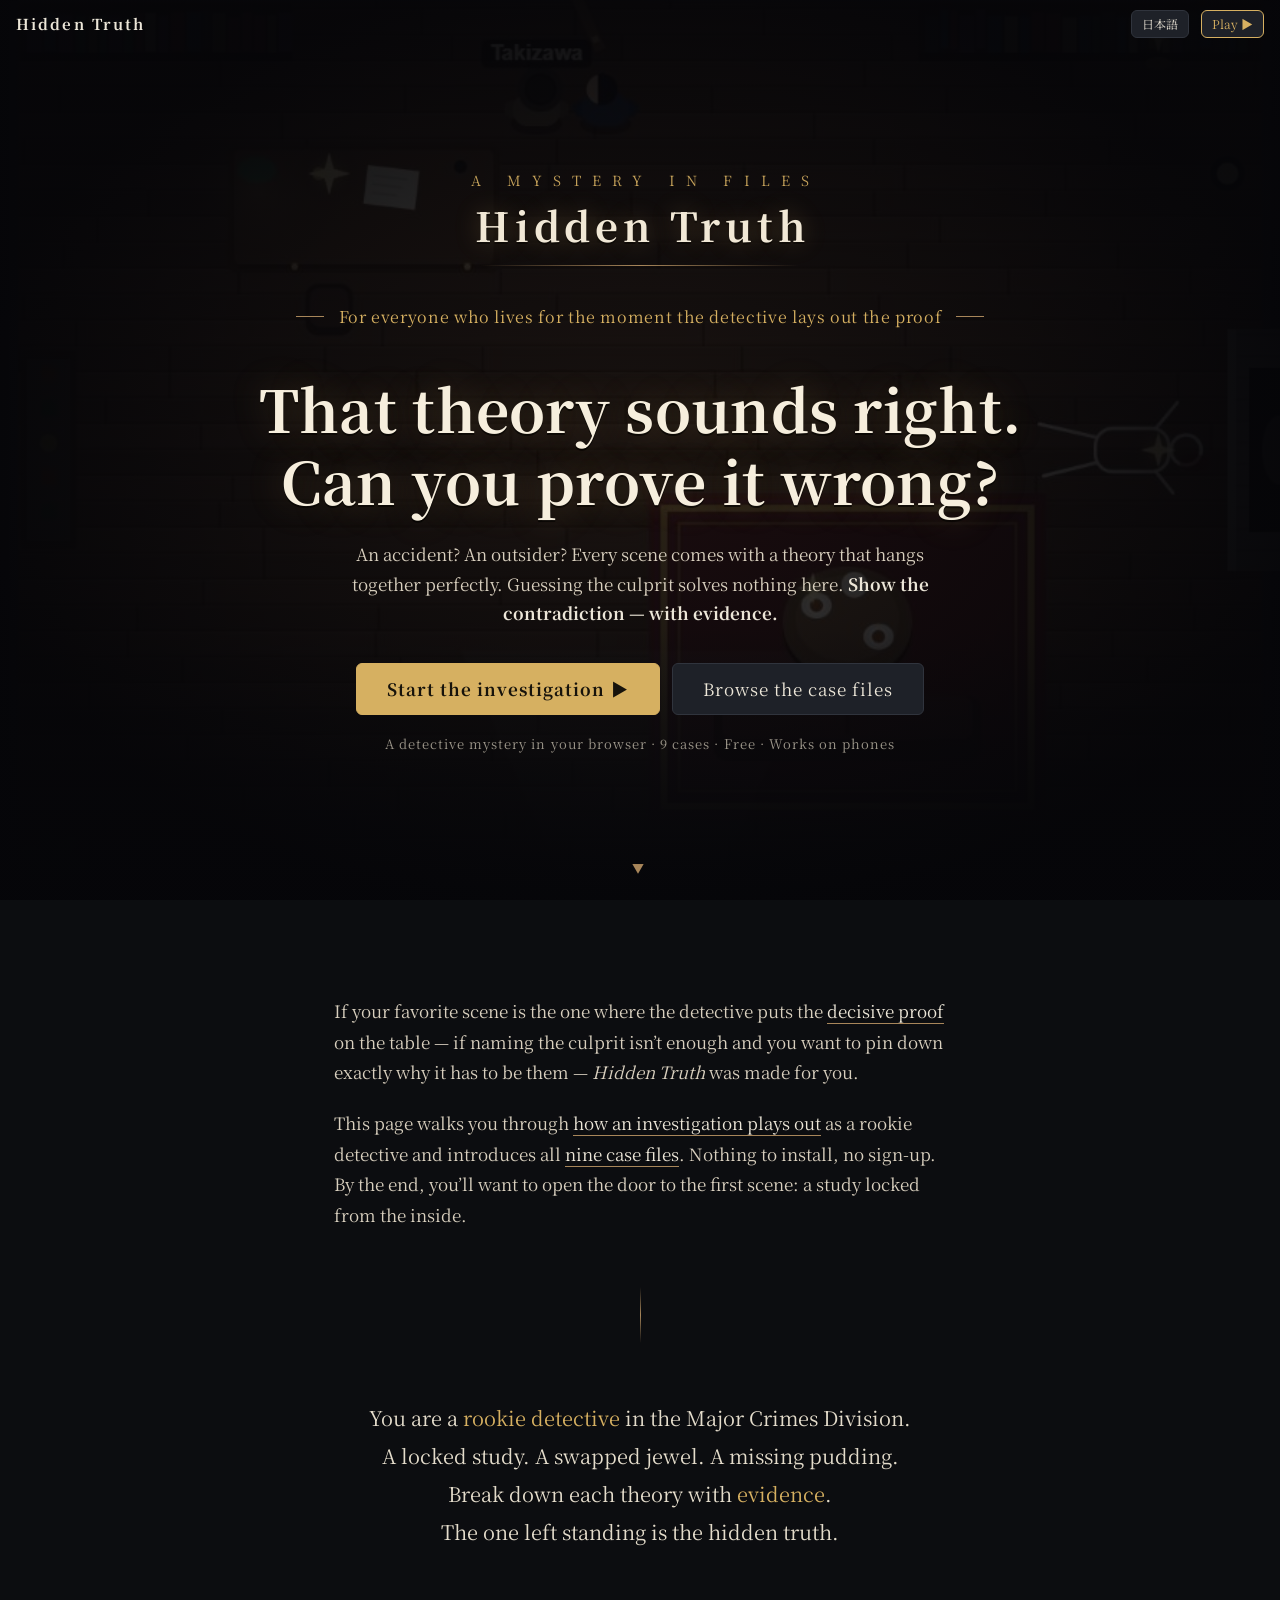
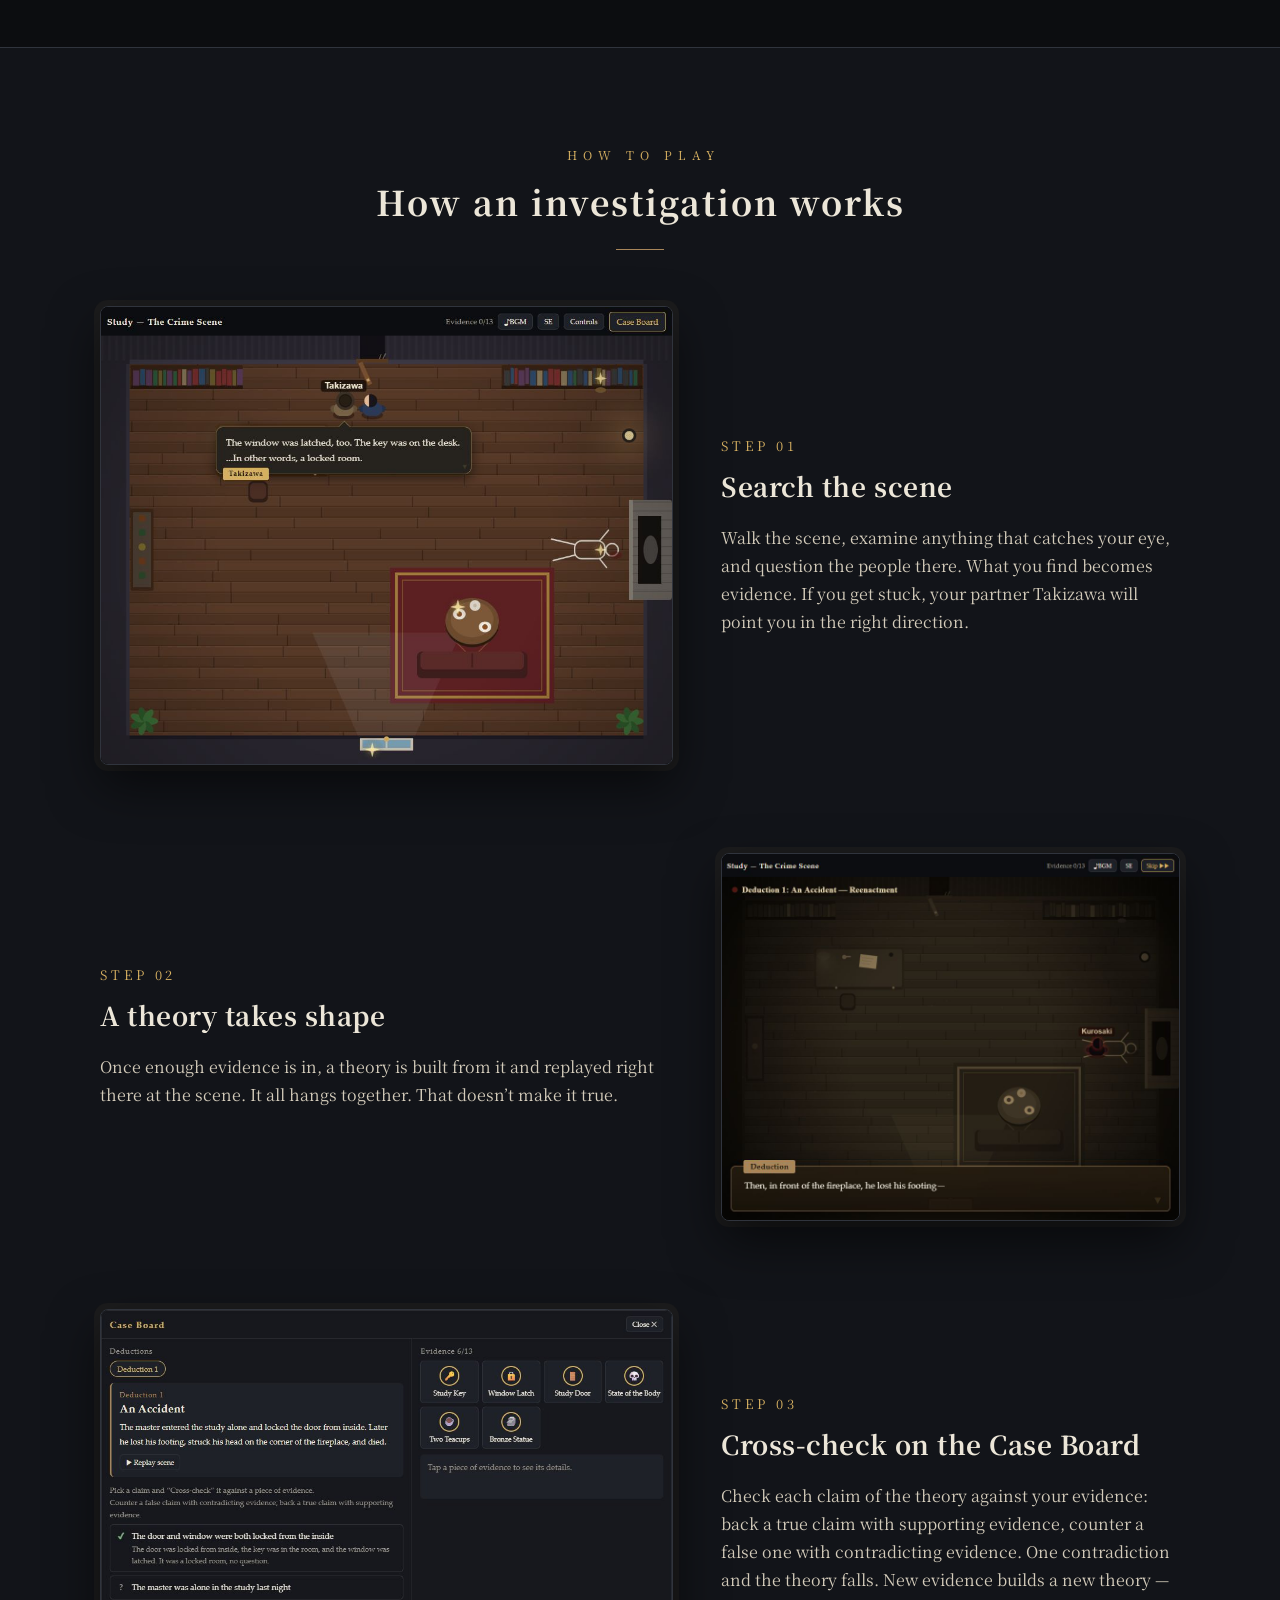
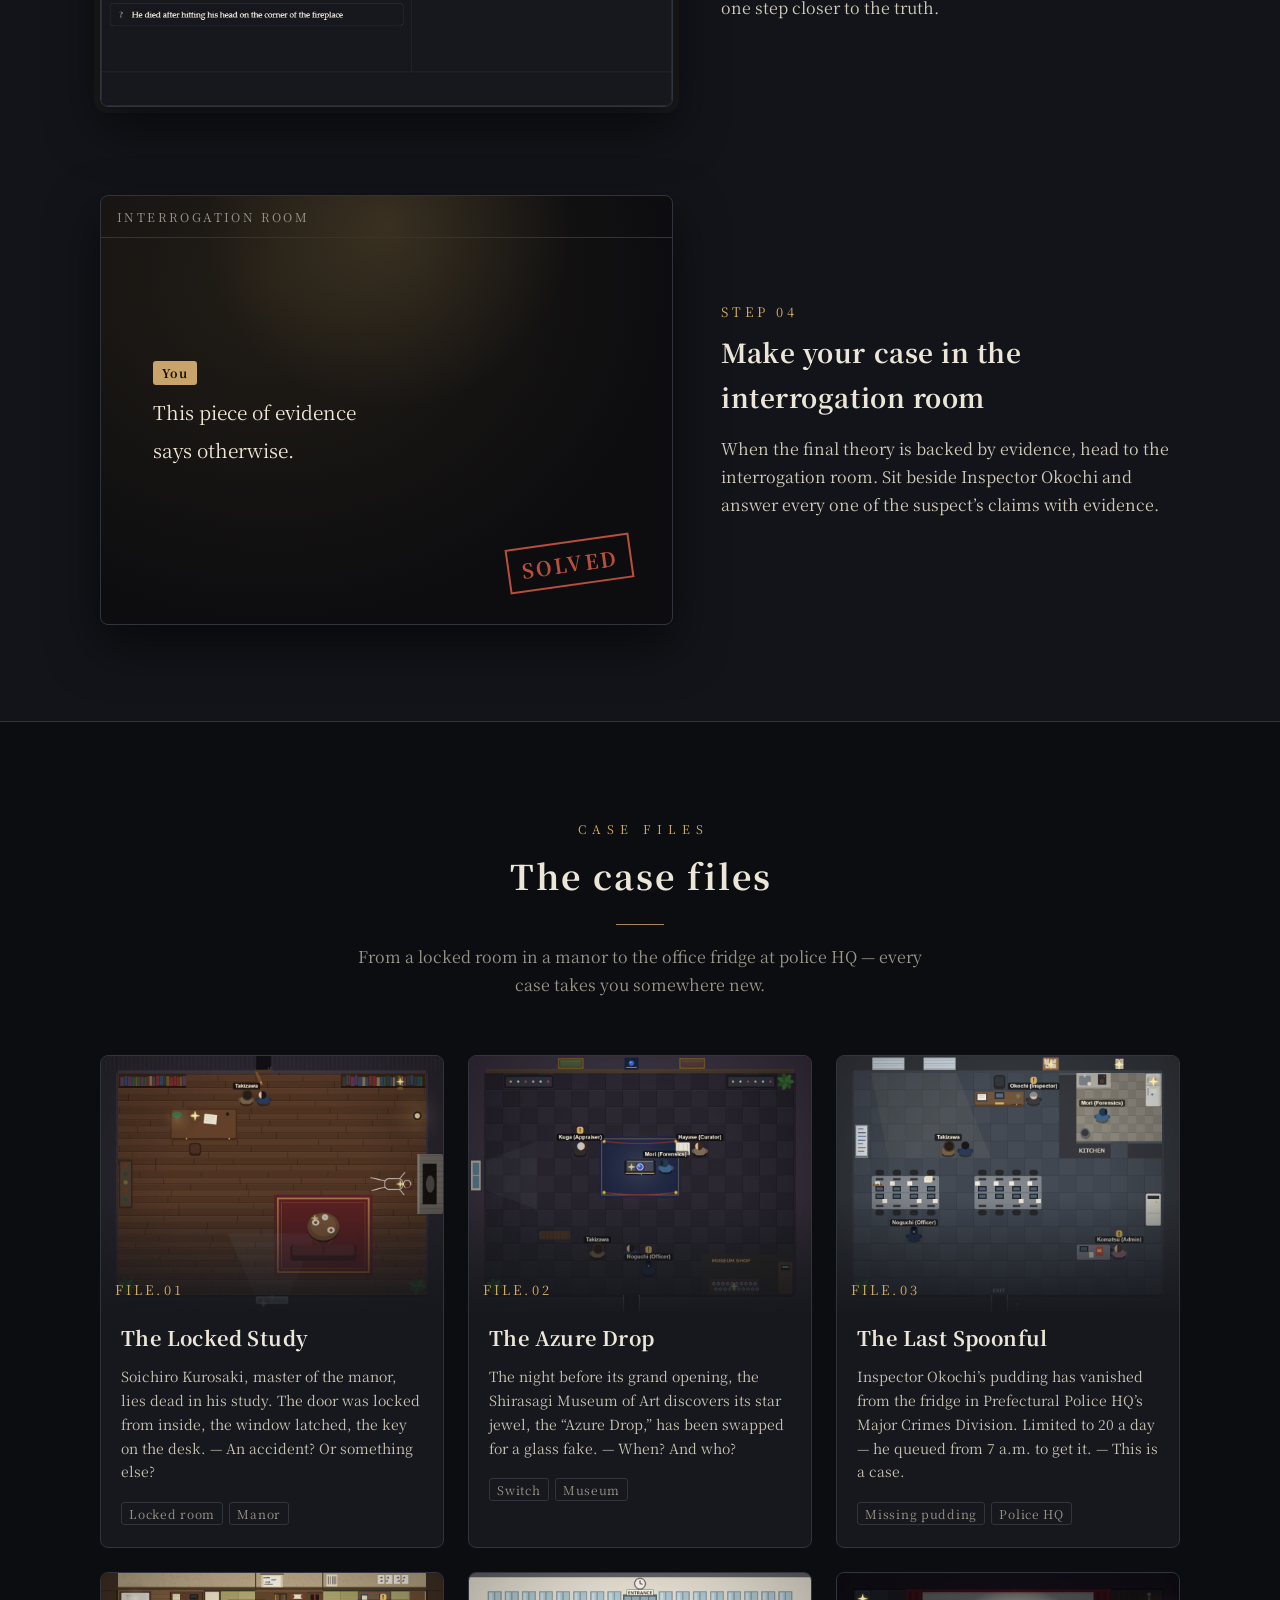
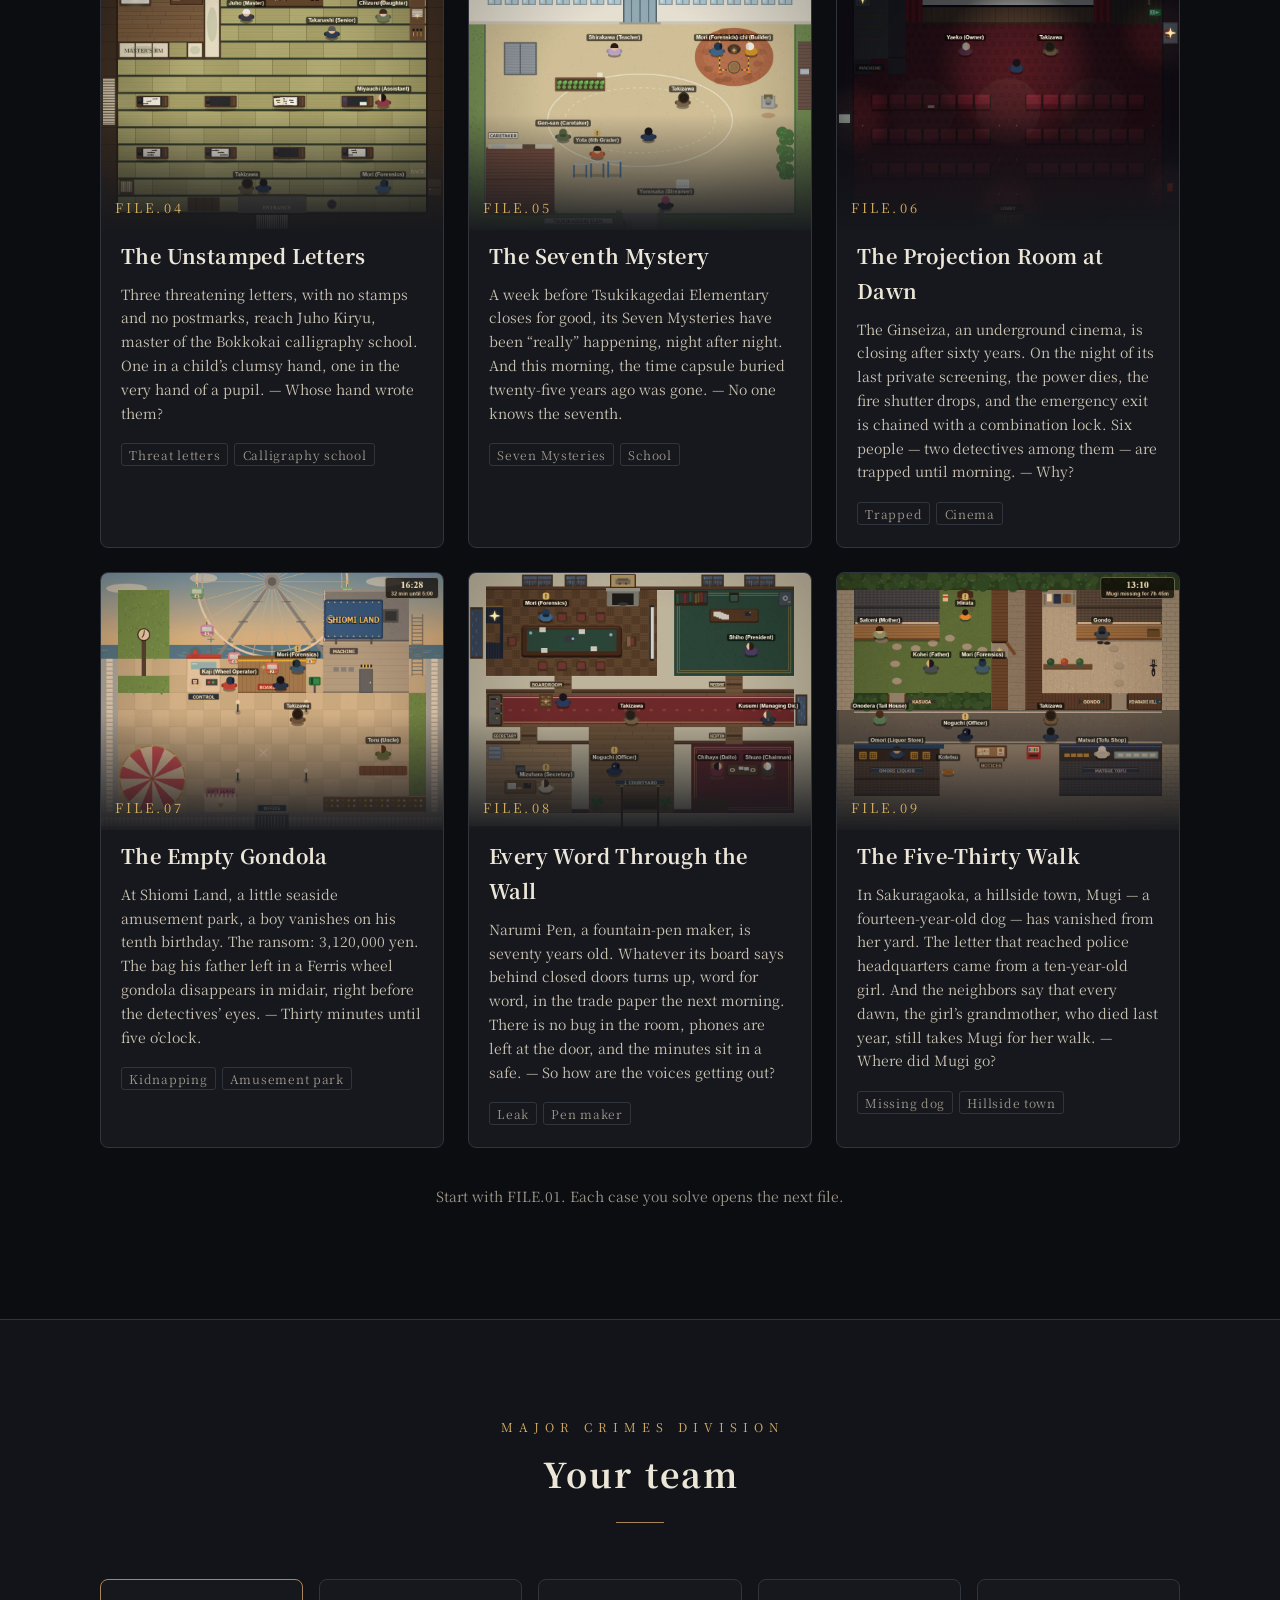
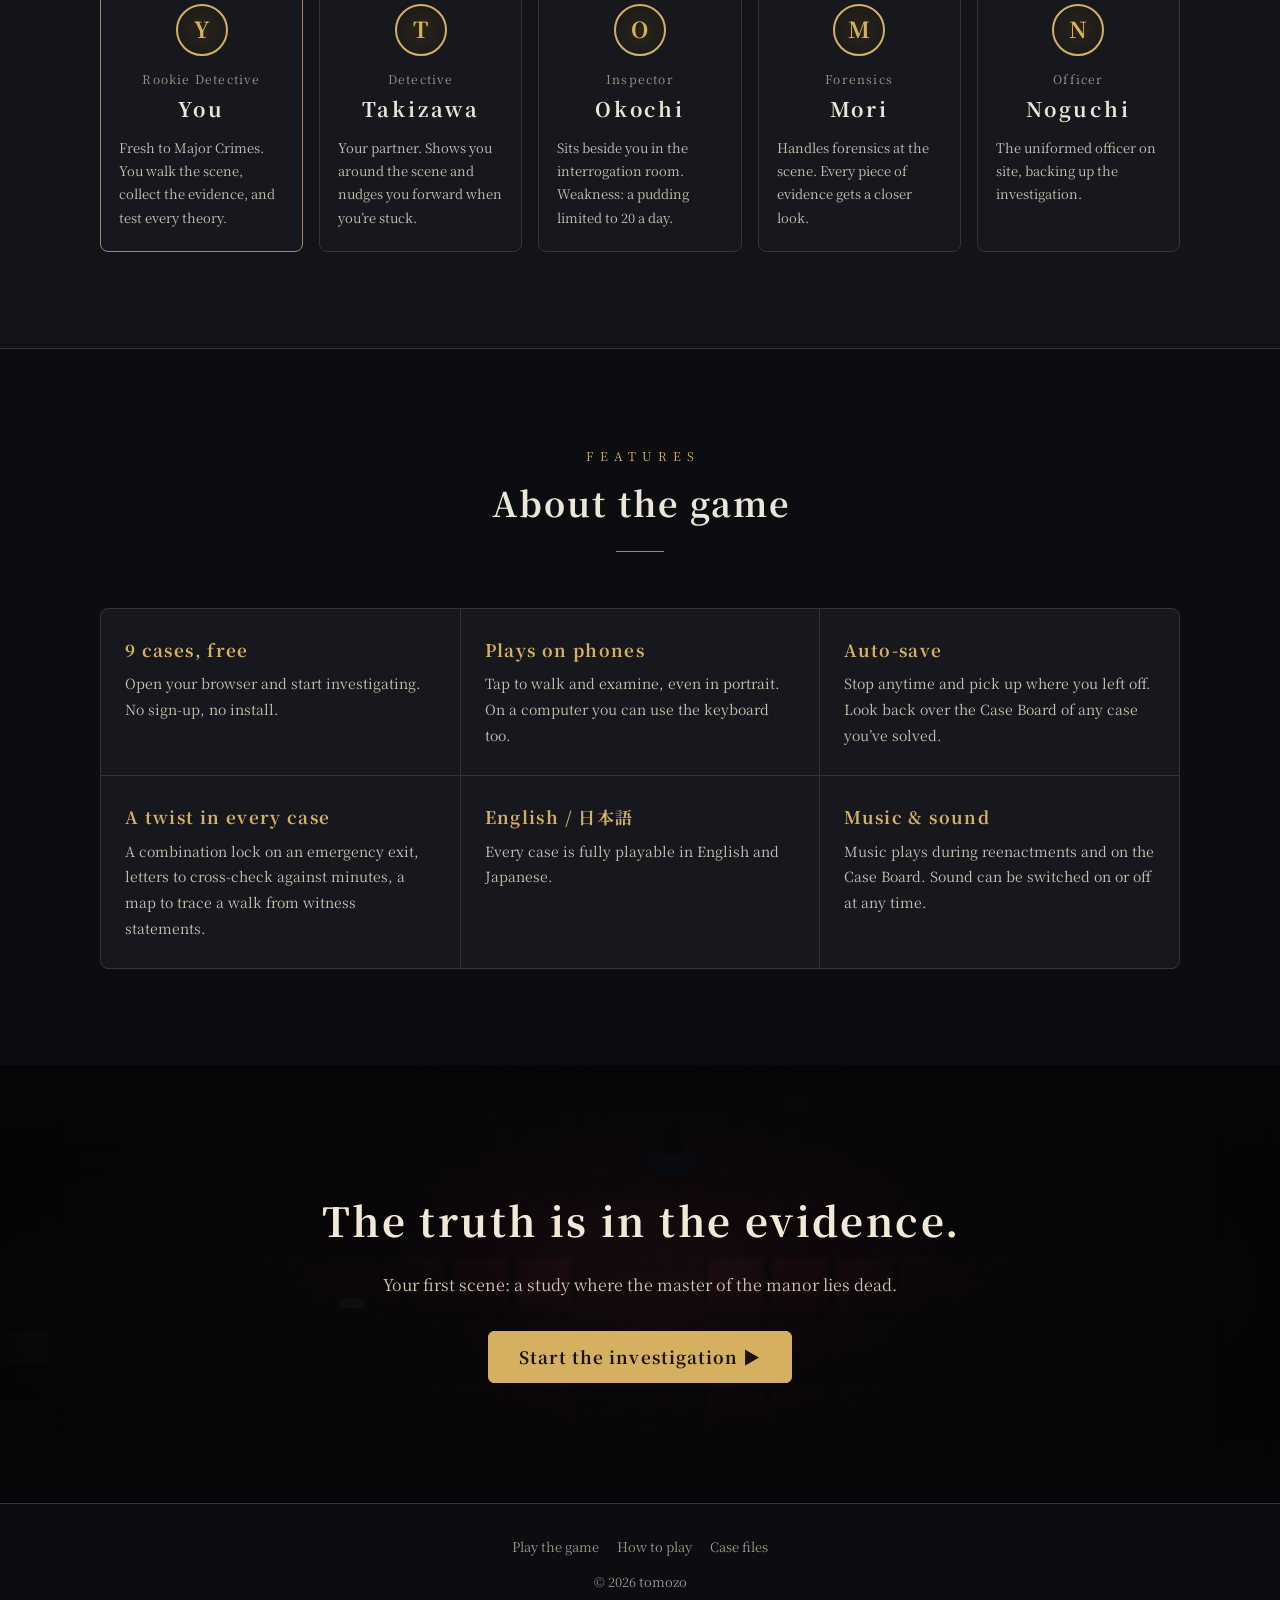
==== lp/index.html @ 4da02bf9 "ランディングページを追加（lp/） - lp/index.html：日本語と英語を右上で切り替え。言語はゲームと同じ保存（hidden-truth-lang）を使い、「遊ぶ」ボタンは ../?lang" ====
<!doctype html>
<html lang="ja">
<head>
<meta charset="utf-8">
<meta name="viewport" content="width=device-width,initial-scale=1,viewport-fit=cover">
<title>隠された真実 ― ブラウザで遊べる推理アドベンチャー</title>
<meta name="description" content="県警本部・捜査一課の新人刑事になって、現場を調べ、物証を集め、推理を一つずつ崩していく推理アドベンチャー。全9事件・無料・ブラウザですぐ遊べる。">
<meta name="theme-color" content="#0c0d10">
<meta property="og:type" content="website">
<meta property="og:title" content="隠された真実 ― その推理、物証で崩せますか。">
<meta property="og:description" content="現場を調べ、物証を集め、推理を一つずつ崩していく。ブラウザで遊べる推理アドベンチャー。全9事件・無料。">
<meta property="og:url" content="https://tamtomozo.github.io/mystery/lp/">
<meta property="og:image" content="https://tamtomozo.github.io/mystery/lp/img/og.jpg">
<meta name="twitter:card" content="summary_large_image">
<link rel="preconnect" href="https://fonts.googleapis.com">
<link rel="preconnect" href="https://fonts.gstatic.com" crossorigin>
<link rel="stylesheet" href="https://fonts.googleapis.com/css2?family=Noto+Serif+JP:wght@400;700&display=swap">
<!--
  ランディングページ（ゲーム本体は ../index.html）。
  文言は日本語と英語を並べて書き、<html> の class="en" で出し分ける（.ja / .en）。
  画像は img/ に日本語版と英語版があり、data-img="名前" の <img> を言語に合わせて差し替える。
  言語は ?lang= → ゲームと共通の localStorage（hidden-truth-lang）→ ブラウザの言語 の順に決める。
  img/ の画像はゲーム画面を撮ったもの。ゲームの見た目を変えたら撮り直す。
-->
<style>
:root{
  --bg:#0c0d10; --bg2:#121419; --panel:#16181d; --panel2:#1e2128; --line:#30343d;
  --text:#ece6d8; --muted:#9c968a; --gold:#d6b061; --gold-dim:#a8865a; --red:#d65a44; --green:#7db37e;
  --serif:"Yu Mincho","YuMincho","Hiragino Mincho ProN","Noto Serif JP",serif;
}
*{box-sizing:border-box}
html{scroll-behavior:smooth}
body{margin:0;background:var(--bg);color:var(--text);font-family:var(--serif);line-height:1.9;
  -webkit-font-smoothing:antialiased;overflow-x:hidden}
img{max-width:100%;display:block}
a{color:inherit}
html.en .ja, html:not(.en) .en{display:none!important}
html.en body{line-height:1.75}

/* ---------- 上のバー ---------- */
.nav{position:fixed;top:0;left:0;right:0;z-index:10;display:flex;align-items:center;gap:12px;
  padding:10px max(16px,env(safe-area-inset-left));transition:background .3s,border-color .3s;border-bottom:1px solid transparent}
.nav.solid{background:rgba(12,13,16,.88);backdrop-filter:blur(8px);-webkit-backdrop-filter:blur(8px);border-color:var(--line)}
.nav .brand{font-weight:700;letter-spacing:.14em;font-size:15px;text-decoration:none;opacity:0;transition:opacity .3s}
.nav.solid .brand{opacity:1}
.nav .sp{flex:1}
.btn{font:inherit;font-size:14px;background:var(--panel2);color:var(--text);border:1px solid var(--line);border-radius:6px;
  padding:6px 14px;cursor:pointer;white-space:nowrap;text-decoration:none;display:inline-flex;align-items:center;gap:.5em;line-height:1.5}
.btn:hover{border-color:var(--gold)}
.btn.gold{border-color:var(--gold);color:var(--gold)}
.btn.small{font-size:12px;padding:4px 10px}
.btn.play{background:var(--gold);color:#17130b;border-color:var(--gold);font-weight:700}
.btn.play:hover{background:#e6c47a}
.btn.big{font-size:17px;padding:12px 30px;letter-spacing:.16em}
html.en .btn.big{letter-spacing:.06em}
.btn:focus-visible{outline:2px solid var(--gold);outline-offset:3px}

/* ---------- ヒーロー ---------- */
.hero{position:relative;min-height:100svh;display:flex;align-items:center;justify-content:center;text-align:center;
  overflow:hidden;padding:96px 16px 72px;isolation:isolate}
.hero-bg{position:absolute;inset:-4%;z-index:-2;background:url(img/file01-ja.jpg) center/cover;filter:brightness(.42) saturate(.85);
  animation:drift 40s ease-in-out infinite alternate}
html.en .hero-bg{background-image:url(img/file01-en.jpg)}
.hero::after{content:"";position:absolute;inset:0;z-index:-1;
  background:radial-gradient(ellipse at center,rgba(10,10,14,.35) 0%,rgba(5,5,8,.92) 75%),linear-gradient(transparent 70%,var(--bg))}
@keyframes drift{from{transform:scale(1.04) translate(-1%,-1%)}to{transform:scale(1.12) translate(1.5%,1%)}}
.series{color:var(--gold);letter-spacing:.8em;padding-left:.8em;font-size:clamp(11px,1.6vw,14px);opacity:.9;animation:fade 2.4s ease-out}
/* ゲームの題名はロゴとして小さめに。いちばん大きく見せるのはキャッチコピー */
.hero h1{font-size:clamp(26px,4.4vw,40px);letter-spacing:.3em;padding-left:.3em;margin:.15em 0 .35em;color:#f1e8d6;font-weight:700;line-height:1.3;
  text-shadow:0 0 24px rgba(214,176,97,.3),0 2px 0 rgba(0,0,0,.6);animation:titleIn 1.8s ease-out}
html.en .hero h1{letter-spacing:.12em;padding-left:.12em}
.tline{width:min(50vw,320px);height:1px;margin:0 auto;background:linear-gradient(90deg,transparent,var(--gold-dim),transparent);animation:line 1.6s ease-out .3s both}
/* プリヘッド（だれに向けたページか） */
.prehead{display:inline-flex;align-items:center;gap:.9em;margin-top:2.4em;color:var(--gold);font-size:clamp(13px,1.7vw,16px);
  letter-spacing:.14em;line-height:1.6;animation:fade 2.4s ease-out}
html.en .prehead{letter-spacing:.04em}
.prehead::before,.prehead::after{content:"";flex:none;width:28px;height:1px;background:var(--gold-dim)}
/* キャッチコピー */
.catch{margin:.45em 0 0;font-size:clamp(32px,6.6vw,66px);font-weight:700;line-height:1.4;letter-spacing:.08em;color:#f6eedd;
  text-shadow:0 0 36px rgba(214,176,97,.25),0 2px 0 rgba(0,0,0,.7);animation:fade 2.8s ease-out}
html.en .catch{letter-spacing:.005em;font-size:clamp(30px,5.4vw,58px);line-height:1.25}
/* デッキコピー */
.deck{max-width:31em;margin:1.3em auto 0;color:#d8cfbe;font-size:clamp(14px,1.9vw,17px);line-height:2;animation:fade 3.2s ease-out}
html.en .deck{max-width:34em;line-height:1.75}
.deck b{color:var(--text);font-weight:700}
.hero .meta{word-break:keep-all}   /* 「・」の区切りの空白でだけ折り返す */
.nw{white-space:nowrap}
br.sp{display:none}
@media (max-width:560px){.prehead::before,.prehead::after{display:none} br.sp{display:inline}}
.hero .cta{margin-top:2.2em;display:flex;gap:12px;justify-content:center;flex-wrap:wrap;animation:fade 3.4s ease-out}
.hero .meta{margin-top:1.4em;color:var(--muted);font-size:13px;letter-spacing:.08em;animation:fade 3.6s ease-out}
.scroll{position:absolute;bottom:22px;left:50%;transform:translateX(-50%);color:var(--gold-dim);font-size:12px;letter-spacing:.3em;
  text-decoration:none;animation:fade 4s ease-out,bob 2.4s 4s ease-in-out infinite}
@keyframes fade{0%,40%{opacity:0}to{opacity:1}}
@keyframes titleIn{from{opacity:0;letter-spacing:.6em;filter:blur(6px)}to{opacity:1;filter:blur(0)}}
@keyframes line{from{transform:scaleX(0)}to{transform:scaleX(1)}}
@keyframes bob{50%{transform:translate(-50%,5px)}}
@media (prefers-reduced-motion:reduce){*,*::before,*::after{animation:none!important;transition:none!important}html{scroll-behavior:auto}}

/* ---------- セクション共通 ---------- */
section{padding:96px 16px}
.wrap{max-width:1080px;margin:0 auto}
.sh{text-align:center;margin-bottom:56px}
.sh .en-l{display:block;color:var(--gold);letter-spacing:.5em;padding-left:.5em;font-size:12px;margin-bottom:.6em}
.sh h2{margin:0;font-size:clamp(24px,3.6vw,34px);letter-spacing:.2em;padding-left:.2em;font-weight:700}
html.en .sh h2{letter-spacing:.06em;padding-left:.06em}
.sh .bar{width:48px;height:1px;background:var(--gold-dim);margin:18px auto 0}
.sh p{color:var(--muted);margin:18px auto 0;max-width:36em}
.reveal{opacity:0;transform:translateY(18px);transition:opacity .9s ease,transform .9s ease}
.reveal.in{opacity:1;transform:none}

/* ---------- 導入 ---------- */
.intro{text-align:center;background:var(--bg)}
.intro .story{font-size:clamp(16px,2.2vw,20px);line-height:2.3;max-width:30em;margin:0 auto;color:#e4dccb}
html.en .intro .story{line-height:1.9}
.intro .story em{font-style:normal;color:var(--gold)}
.leadtxt{max-width:36em;margin:0 auto;text-align:left;font-size:clamp(15px,1.9vw,17px);line-height:2.1;color:#d8cfbe}
html.en .leadtxt{line-height:1.8}
.leadtxt p{margin:0 0 1.2em}
.leadtxt p:last-child{margin-bottom:0}
.leadtxt em{font-style:normal;color:var(--text);border-bottom:1px solid var(--gold-dim)}
.intro .divider{width:1px;height:56px;margin:56px auto;background:linear-gradient(transparent,var(--gold-dim),transparent)}

/* ---------- 遊びかた ---------- */
.how{background:var(--bg2);border-top:1px solid var(--line);border-bottom:1px solid var(--line)}
.step{display:grid;grid-template-columns:1.25fr 1fr;gap:48px;align-items:center;margin-bottom:88px}
.step:last-child{margin-bottom:0}
.step:nth-child(even) .shot{order:2}
.step .num{font-size:13px;color:var(--gold);letter-spacing:.3em}
.step h3{font-size:clamp(20px,2.8vw,26px);margin:.2em 0 .6em;letter-spacing:.1em}
html.en .step h3{letter-spacing:.02em}
.step p{margin:0;color:#d4ccbb}
.step .note{margin-top:1em;color:var(--muted);font-size:14px}
.shot{position:relative;border:1px solid var(--line);border-radius:8px;overflow:hidden;background:#000;
  box-shadow:0 20px 50px rgba(0,0,0,.55),0 0 0 6px rgba(214,176,97,.05)}
.shot img{width:100%;height:auto}
.quote-card{border:1px solid var(--line);border-radius:8px;background:radial-gradient(ellipse at 30% 20%,#221d16,#0d0d10 70%);
  aspect-ratio:4/3;display:flex;flex-direction:column;justify-content:center;padding:8% 9%;position:relative;overflow:hidden;
  box-shadow:0 20px 50px rgba(0,0,0,.55)}
.quote-card .room{position:absolute;left:0;right:0;top:0;padding:10px 16px;font-size:12px;color:var(--muted);letter-spacing:.2em;border-bottom:1px solid var(--line)}
.quote-card .lamp{position:absolute;top:-40%;left:50%;width:70%;aspect-ratio:1;transform:translateX(-50%);
  background:radial-gradient(circle,rgba(214,176,97,.16),transparent 65%);pointer-events:none}
.quote-card .q{font-size:clamp(15px,2vw,19px);line-height:2;color:#efe6d3}
.quote-card .q b{display:inline-block;font-size:12px;color:#17130b;background:#c9a46a;padding:0 .8em;border-radius:3px;margin-bottom:.6em;letter-spacing:.1em}
.quote-card .stamp{position:absolute;right:7%;bottom:9%;border:2px solid var(--red);color:var(--red);padding:.15em .6em;
  font-weight:700;letter-spacing:.3em;transform:rotate(-8deg);font-size:clamp(14px,2vw,20px);opacity:.85}
html.en .quote-card .stamp{letter-spacing:.12em}

/* ---------- 事件ファイル ---------- */
.files{background:var(--bg)}
.grid{display:grid;grid-template-columns:repeat(auto-fill,minmax(300px,1fr));gap:24px}
.file{background:var(--panel);border:1px solid var(--line);border-radius:8px;overflow:hidden;display:flex;flex-direction:column;
  transition:transform .3s,border-color .3s,box-shadow .3s}
.file:hover{transform:translateY(-4px);border-color:var(--gold-dim);box-shadow:0 16px 40px rgba(0,0,0,.5)}
.file .pic{position:relative;aspect-ratio:4/3;overflow:hidden;background:#000}
.file .pic img{width:100%;height:100%;object-fit:cover;transition:transform 1.2s ease}
.file:hover .pic img{transform:scale(1.06)}
.file .pic::after{content:"";position:absolute;inset:0;background:linear-gradient(transparent 55%,rgba(22,24,29,.95))}
.file .no{position:absolute;left:14px;bottom:10px;z-index:1;color:var(--gold);font-size:13px;letter-spacing:.24em}
.file .body{padding:4px 20px 22px;display:flex;flex-direction:column;flex:1}
.file h3{margin:.2em 0 .5em;font-size:21px;letter-spacing:.12em}
html.en .file h3{letter-spacing:.02em;font-size:20px}
.file p{margin:0;color:#c9c1b1;font-size:14px;line-height:1.95}
html.en .file p{line-height:1.7}
.file .tag{margin-top:auto;padding-top:14px;font-size:12px;color:var(--muted);letter-spacing:.06em}
.file .tag span{display:inline-block;border:1px solid var(--line);border-radius:3px;padding:0 .6em;margin:4px 6px 0 0}
.files .order{margin-top:36px;text-align:center;color:var(--muted);font-size:14px}

/* ---------- 捜査一課 ---------- */
.team{background:var(--bg2);border-top:1px solid var(--line);border-bottom:1px solid var(--line)}
.people{display:grid;grid-template-columns:repeat(auto-fit,minmax(150px,1fr));gap:16px}
.person{background:var(--panel);border:1px solid var(--line);border-radius:8px;padding:24px 18px 22px;text-align:center}
.person .mark{width:52px;height:52px;margin:0 auto 12px;border-radius:50%;border:2px solid var(--gold);color:var(--gold);
  display:flex;align-items:center;justify-content:center;font-size:22px;font-weight:700;background:radial-gradient(circle,#2a2418,#16181d)}
.person .role{font-size:12px;color:var(--muted);letter-spacing:.1em}
.person .name{font-size:20px;font-weight:700;letter-spacing:.14em;margin:.1em 0 .5em}
.person p{margin:0;font-size:13px;color:#c9c1b1;line-height:1.8;text-align:left}
.person.you{border-color:var(--gold-dim)}

/* ---------- 特徴 ---------- */
.feat{background:var(--bg)}
.feats{display:grid;grid-template-columns:repeat(3,1fr);gap:1px;background:var(--line);border:1px solid var(--line);border-radius:8px;overflow:hidden}
.feats div{background:var(--panel);padding:26px 24px}
.feats h3{margin:0 0 .4em;font-size:17px;color:var(--gold);letter-spacing:.08em}
.feats p{margin:0;font-size:14px;color:#c9c1b1;line-height:1.85}

/* ---------- 最後の誘い ---------- */
.final{position:relative;text-align:center;overflow:hidden;isolation:isolate;padding:120px 16px}
.final .bg{position:absolute;inset:0;z-index:-2;background:url(img/file06-ja.jpg) center/cover;filter:brightness(.35)}
html.en .final .bg{background-image:url(img/file06-en.jpg)}
.final::after{content:"";position:absolute;inset:0;z-index:-1;background:radial-gradient(ellipse at center,rgba(10,10,14,.4),rgba(5,5,8,.95) 75%),linear-gradient(var(--bg),transparent 25%,transparent 75%,var(--bg))}
.final h2{font-size:clamp(24px,4vw,40px);letter-spacing:.24em;padding-left:.24em;margin:0 0 .4em;color:#f1e8d6}
html.en .final h2{letter-spacing:.06em;padding-left:.06em}
.final p{color:#cfc6b4;margin:0 0 2em}

footer{border-top:1px solid var(--line);padding:32px 16px 40px;text-align:center;color:var(--muted);font-size:13px}
footer .links{display:flex;gap:18px;justify-content:center;flex-wrap:wrap;margin-bottom:12px}
footer a{color:var(--muted);text-decoration:none;border-bottom:1px solid transparent}
footer a:hover{color:var(--gold);border-color:var(--gold-dim)}

@media (max-width:900px){.feats{grid-template-columns:repeat(2,1fr)}}
@media (max-width:760px){
  .feats{grid-template-columns:1fr}
  section{padding:72px 16px}
  .sh{margin-bottom:40px}
  .step{grid-template-columns:1fr;gap:22px;margin-bottom:64px}
  .step:nth-child(even) .shot{order:0}
  .grid{grid-template-columns:1fr}
  .nav .btn.gold{display:none}
}
</style>
<noscript><style>.reveal{opacity:1;transform:none}</style></noscript>
</head>
<body>
<script>
// 言語：?lang= → ゲームと共通の保存（hidden-truth-lang）→ ブラウザの言語
(function(){
  var KEY='hidden-truth-lang', l=null, m=/[?&]lang=(ja|en)\b/.exec(location.search);
  if(m){l=m[1]; try{localStorage.setItem(KEY,l);}catch(e){}}
  if(!l){try{l=localStorage.getItem(KEY);}catch(e){}}
  if(!l) l=/^ja\b/i.test(navigator.language||'ja')?'ja':'en';
  window.LP_LANG=l;
  if(l==='en') document.documentElement.classList.add('en');
  document.documentElement.lang=l;
})();
</script>

<header class="nav" id="nav">
  <a class="brand" href="#top"><span class="ja">隠された真実</span><span class="en">Hidden Truth</span></a>
  <span class="sp"></span>
  <button class="btn small" id="langBtn" type="button"><span class="ja">English</span><span class="en">日本語</span></button>
  <a class="btn small gold" data-play href="../"><span class="ja">遊ぶ ▶</span><span class="en">Play ▶</span></a>
</header>

<main id="top">
  <!-- ヒーロー -->
  <div class="hero">
    <div class="hero-bg" aria-hidden="true"></div>
    <div>
      <div class="series"><span class="ja">HIDDEN TRUTH</span><span class="en">A MYSTERY IN FILES</span></div>
      <h1><span class="ja">隠された真実</span><span class="en">Hidden Truth</span></h1>
      <div class="tline"></div>
      <!-- プリヘッド -->
      <p class="prehead"><span class="ja">ミステリーの“解決編”で、<br class="sp">いちばん胸が高鳴るあなたへ</span><span class="en">For everyone who lives for the moment the detective lays out the proof</span></p>
      <!-- キャッチコピー -->
      <p class="catch"><span class="ja">その推理、<br>物証で崩せますか。</span><span class="en">That theory sounds right.<br>Can you prove it wrong?</span></p>
      <!-- デッキコピー -->
      <p class="deck">
        <span class="ja">事故か、外部の犯行か――。現場には、いつも筋の通った“もっともらしい推理”が用意されている。勘で犯人を当てても、事件は解決しない。<b>矛盾を、物証で示せ。</b></span>
        <span class="en">An accident? An outsider? Every scene comes with a theory that hangs together perfectly. Guessing the culprit solves nothing here. <b>Show the contradiction — with evidence.</b></span>
      </p>
      <div class="cta">
        <a class="btn play big" data-play href="../"><span class="ja">捜査をはじめる ▶</span><span class="en">Start the investigation ▶</span></a>
        <a class="btn big" href="#files"><span class="ja">事件ファイルを見る</span><span class="en">Browse the case files</span></a>
      </div>
      <div class="meta"><span class="ja">ブラウザで遊べる推理アドベンチャー ・ 全9事件 ・ 無料 ・ スマホ対応</span><span class="en">A detective mystery in your browser · 9 cases · Free · Works on phones</span></div>
    </div>
    <a class="scroll" href="#intro" aria-label="scroll">▼</a>
  </div>

  <!-- 導入 -->
  <section class="intro" id="intro">
    <div class="wrap">
      <!-- リード（だれに向けたページか／読むと何がわかるか） -->
      <div class="leadtxt reveal">
        <p class="ja">推理小説やミステリードラマで、探偵が<em>決定的な証拠</em>を突きつける場面が好きな人。犯人を当てるだけでは物足りず、「なぜそう言えるのか」まで自分の頭で詰めたい人。『隠された真実』は、そんなあなたのための推理アドベンチャーです。</p>
        <p class="ja">このページでは、新人刑事として体験する<em>捜査の流れ</em>と、全9件の<em>事件ファイル</em>を紹介します。インストールも登録もいりません。読み終えるころには、最初の現場――内側から鍵のかかった書斎の扉を、開けてみたくなっているはずです。</p>
        <p class="en">If your favorite scene is the one where the detective puts the <em>decisive proof</em> on the table — if naming the culprit isn’t enough and you want to pin down exactly why it has to be them — <i>Hidden Truth</i> was made for you.</p>
        <p class="en">This page walks you through <em>how an investigation plays out</em> as a rookie detective and introduces all <em>nine case files</em>. Nothing to install, no sign-up. By the end, you’ll want to open the door to the first scene: a study locked from the inside.</p>
      </div>
      <div class="divider reveal" aria-hidden="true"></div>
      <p class="story ja reveal">
        あなたは、県警本部 捜査一課の<em>新人刑事</em>。<br>
        密室の書斎、すり替えられた宝石、<span class="nw">消えたプリン――。</span><br>
        推理を一つずつ<em>物証</em>で崩していけ。<br>
        最後に残った一つが、隠された真実だ。
      </p>
      <p class="story en reveal">
        You are a <em>rookie detective</em> in the Major Crimes Division.<br>
        A locked study. A swapped jewel. A missing pudding.<br>
        Break down each theory with <em>evidence</em>.<br>
        The one left standing is the hidden truth.
      </p>
    </div>
  </section>

  <!-- 遊びかた -->
  <section class="how" id="how">
    <div class="wrap">
      <div class="sh reveal">
        <span class="en-l">HOW TO PLAY</span>
        <h2><span class="ja">捜査の流れ</span><span class="en">How an investigation works</span></h2>
        <div class="bar"></div>
      </div>

      <div class="steps">
        <div class="step reveal">
          <div class="shot"><img data-img="dialog" alt="" width="960" height="768" loading="lazy"></div>
          <div>
            <div class="num">STEP 01</div>
            <h3><span class="ja">現場を調べる</span><span class="en">Search the scene</span></h3>
            <p class="ja">現場を歩き回り、気になる場所を調べ、居合わせた人に話を聞く。見つけた手がかりは「物証」として集まっていく。行き詰まったら、相棒の滝沢がヒントをくれる。</p>
            <p class="en">Walk the scene, examine anything that catches your eye, and question the people there. What you find becomes evidence. If you get stuck, your partner Takizawa will point you in the right direction.</p>
          </div>
        </div>

        <div class="step reveal">
          <div class="shot"><img data-img="scene" alt="" width="960" height="768" loading="lazy"></div>
          <div>
            <div class="num">STEP 02</div>
            <h3><span class="ja">推理が組み上がる</span><span class="en">A theory takes shape</span></h3>
            <p class="ja">物証がそろうと、そこから「推理」が組み立てられ、現場で再現される。筋は通っている。けれど、それが真実とは限らない。</p>
            <p class="en">Once enough evidence is in, a theory is built from it and replayed right there at the scene. It all hangs together. That doesn’t make it true.</p>
          </div>
        </div>

        <div class="step reveal">
          <div class="shot"><img data-img="board" alt="" width="980" height="680" loading="lazy"></div>
          <div>
            <div class="num">STEP 03</div>
            <h3><span class="ja">捜査ボードで突き合わせる</span><span class="en">Cross-check on the Case Board</span></h3>
            <p class="ja">推理の主張を、一つずつ物証と突き合わせる。正しい主張には裏付ける物証を、誤った主張には矛盾する物証を。矛盾が見つかれば、その推理は崩れる。崩れた推理に新しい物証が加わり、推理は真実へ近づいていく。</p>
            <p class="en">Check each claim of the theory against your evidence: back a true claim with supporting evidence, counter a false one with contradicting evidence. One contradiction and the theory falls. New evidence builds a new theory — one step closer to the truth.</p>
          </div>
        </div>

        <div class="step reveal">
          <div class="quote-card" aria-hidden="true">
            <div class="lamp"></div>
            <div class="room"><span class="ja">取調室</span><span class="en">INTERROGATION ROOM</span></div>
            <div class="q ja"><b>あなた</b><br>その言い分には、<br>この物証が矛盾しています。</div>
            <div class="q en"><b>You</b><br>This piece of evidence<br>says otherwise.</div>
            <div class="stamp"><span class="ja">解決</span><span class="en">SOLVED</span></div>
          </div>
          <div>
            <div class="num">STEP 04</div>
            <h3><span class="ja">取調室で、突きつける</span><span class="en">Make your case in the interrogation room</span></h3>
            <p class="ja">最後の推理が物証で裏付けられたら、取調室へ。大河内警部と並んで、容疑者の言い分に物証を突きつけろ。</p>
            <p class="en">When the final theory is backed by evidence, head to the interrogation room. Sit beside Inspector Okochi and answer every one of the suspect’s claims with evidence.</p>
          </div>
        </div>
      </div>
    </div>
  </section>

  <!-- 事件ファイル -->
  <section class="files" id="files">
    <div class="wrap">
      <div class="sh reveal">
        <span class="en-l">CASE FILES</span>
        <h2><span class="ja">事件ファイル</span><span class="en">The case files</span></h2>
        <div class="bar"></div>
        <p><span class="ja">館の密室から、捜査一課の冷蔵庫まで。事件ごとに、まったく違う現場が待っている。</span><span class="en">From a locked room in a manor to the office fridge at police HQ — every case takes you somewhere new.</span></p>
      </div>
      <div class="grid" id="grid"></div>
      <p class="order reveal"><span class="ja">事件は FILE.01 から。一つ解決するごとに、次のファイルがひらきます。</span><span class="en">Start with FILE.01. Each case you solve opens the next file.</span></p>
    </div>
  </section>

  <!-- 捜査一課 -->
  <section class="team" id="team">
    <div class="wrap">
      <div class="sh reveal">
        <span class="en-l">MAJOR CRIMES DIVISION</span>
        <h2><span class="ja">県警本部 捜査一課</span><span class="en">Your team</span></h2>
        <div class="bar"></div>
      </div>
      <div class="people reveal">
        <div class="person you">
          <div class="mark"><span class="ja">新</span><span class="en">Y</span></div>
          <div class="role"><span class="ja">新人刑事</span><span class="en">Rookie Detective</span></div>
          <div class="name"><span class="ja">あなた</span><span class="en">You</span></div>
          <p><span class="ja">捜査一課に配属されたばかり。現場を歩き、物証を拾い、推理を確かめる。</span><span class="en">Fresh to Major Crimes. You walk the scene, collect the evidence, and test every theory.</span></p>
        </div>
        <div class="person">
          <div class="mark"><span class="ja">刑</span><span class="en">T</span></div>
          <div class="role"><span class="ja">捜査一課 刑事</span><span class="en">Detective</span></div>
          <div class="name"><span class="ja">滝沢</span><span class="en">Takizawa</span></div>
          <p><span class="ja">あなたの相棒。現場を案内し、行き詰まったときは次の一手を教えてくれる。</span><span class="en">Your partner. Shows you around the scene and nudges you forward when you’re stuck.</span></p>
        </div>
        <div class="person">
          <div class="mark"><span class="ja">警</span><span class="en">O</span></div>
          <div class="role"><span class="ja">捜査一課 警部</span><span class="en">Inspector</span></div>
          <div class="name"><span class="ja">大河内</span><span class="en">Okochi</span></div>
          <p><span class="ja">取調べではあなたの隣に座る。好物は、1日20個限定のプリン。</span><span class="en">Sits beside you in the interrogation room. Weakness: a pudding limited to 20 a day.</span></p>
        </div>
        <div class="person">
          <div class="mark"><span class="ja">鑑</span><span class="en">M</span></div>
          <div class="role"><span class="ja">鑑識</span><span class="en">Forensics</span></div>
          <div class="name"><span class="ja">森</span><span class="en">Mori</span></div>
          <p><span class="ja">現場の鑑識を担当。物証を、さらに詳しく調べてくれる。</span><span class="en">Handles forensics at the scene. Every piece of evidence gets a closer look.</span></p>
        </div>
        <div class="person">
          <div class="mark"><span class="ja">巡</span><span class="en">N</span></div>
          <div class="role"><span class="ja">巡査</span><span class="en">Officer</span></div>
          <div class="name"><span class="ja">野口</span><span class="en">Noguchi</span></div>
          <p><span class="ja">現場に立ち、捜査を支える制服警官。</span><span class="en">The uniformed officer on site, backing up the investigation.</span></p>
        </div>
      </div>
    </div>
  </section>

  <!-- 特徴 -->
  <section class="feat" id="features">
    <div class="wrap">
      <div class="sh reveal">
        <span class="en-l">FEATURES</span>
        <h2><span class="ja">このゲームについて</span><span class="en">About the game</span></h2>
        <div class="bar"></div>
      </div>
      <div class="feats reveal">
        <div><h3><span class="ja">全9事件・無料</span><span class="en">9 cases, free</span></h3>
          <p><span class="ja">ブラウザを開けば、すぐに捜査開始。登録もインストールもいりません。</span><span class="en">Open your browser and start investigating. No sign-up, no install.</span></p></div>
        <div><h3><span class="ja">スマホでも遊べる</span><span class="en">Plays on phones</span></h3>
          <p><span class="ja">タップで歩いて、調べる。縦持ちにも対応。パソコンではキーボードでも操作できます。</span><span class="en">Tap to walk and examine, even in portrait. On a computer you can use the keyboard too.</span></p></div>
        <div><h3><span class="ja">自動で保存</span><span class="en">Auto-save</span></h3>
          <p><span class="ja">途中でやめても、次は続きから。解決した事件の捜査ボードは、あとから振り返れます。</span><span class="en">Stop anytime and pick up where you left off. Look back over the Case Board of any case you’ve solved.</span></p></div>
        <div><h3><span class="ja">事件ごとの仕掛け</span><span class="en">A twist in every case</span></h3>
          <p><span class="ja">非常口の番号錠、投書と議事録の照合、証言から追う足取りの地図。その事件だけの謎解きも。</span><span class="en">A combination lock on an emergency exit, letters to cross-check against minutes, a map to trace a walk from witness statements.</span></p></div>
        <div><h3><span class="ja">日本語 / English</span><span class="en">English / 日本語</span></h3>
          <p><span class="ja">すべての事件を、英語でも遊べます。</span><span class="en">Every case is fully playable in English and Japanese.</span></p></div>
        <div><h3><span class="ja">音楽と効果音</span><span class="en">Music &amp; sound</span></h3>
          <p><span class="ja">推理の再現や捜査ボードには BGM が流れます。音はいつでも ON / OFF できます。</span><span class="en">Music plays during reenactments and on the Case Board. Sound can be switched on or off at any time.</span></p></div>
      </div>
    </div>
  </section>

  <!-- 最後の誘い -->
  <section class="final">
    <div class="bg" aria-hidden="true"></div>
    <div class="reveal">
      <h2><span class="ja">真実は、物証の中に。</span><span class="en">The truth is in the evidence.</span></h2>
      <p><span class="ja">最初の現場は、館の主人が死んでいた書斎。</span><span class="en">Your first scene: a study where the master of the manor lies dead.</span></p>
      <a class="btn play big" data-play href="../"><span class="ja">捜査をはじめる ▶</span><span class="en">Start the investigation ▶</span></a>
    </div>
  </section>
</main>

<footer>
  <div class="links">
    <a data-play href="../"><span class="ja">ゲームを遊ぶ</span><span class="en">Play the game</span></a>
    <a href="#how"><span class="ja">捜査の流れ</span><span class="en">How to play</span></a>
    <a href="#files"><span class="ja">事件ファイル</span><span class="en">Case files</span></a>
  </div>
  <div>© 2026 tomozo</div>
</footer>

<script>
(function(){
  'use strict';
  var LANG=window.LP_LANG;
  var $=function(s){return document.querySelector(s);};

  // 事件ファイル（題名と導入文は js/lang/ja.js・en.js の files と同じもの）
  var FILES=[
    {id:'file01',tag:{ja:['密室','館'],en:['Locked room','Manor']},
     ja:['密室の書斎','館の主人・黒崎宗一郎が、書斎で死んでいた。ドアは内側から施錠、窓も施錠済み、鍵は机の上。――これは事故か、それとも。'],
     en:['The Locked Study','Soichiro Kurosaki, master of the manor, lies dead in his study. The door was locked from inside, the window latched, the key on the desk. — An accident? Or something else?']},
    {id:'file02',tag:{ja:['すり替え','美術館'],en:['Switch','Museum']},
     ja:['蒼の雫','開幕を翌朝に控えた白鷺美術館。目玉の宝石「蒼の雫」が、ガラスの偽物にすり替えられていた。――いつ、誰が。'],
     en:['The Azure Drop','The night before its grand opening, the Shirasagi Museum of Art discovers its star jewel, the “Azure Drop,” has been swapped for a glass fake. — When? And who?']},
    {id:'file03',tag:{ja:['消えたプリン','県警本部'],en:['Missing pudding','Police HQ']},
     ja:['最後のひと匙','県警本部・捜査一課の冷蔵庫から、大河内警部のプリンが消えた。1日20個限定、朝7時から並んで買ったものだという。――これは、事件だ。'],
     en:['The Last Spoonful','Inspector Okochi’s pudding has vanished from the fridge in Prefectural Police HQ’s Major Crimes Division. Limited to 20 a day — he queued from 7 a.m. to get it. — This is a case.']},
    {id:'file04',tag:{ja:['脅迫状','書道教室'],en:['Threat letters','Calligraphy school']},
     ja:['消印のない手紙','書道教室「墨香会」の主宰・桐生寿峰のもとに、消印のない脅迫状が三通届いた。たどたどしい字と、ある弟子にそっくりな字。――書いたのは、誰の手か。'],
     en:['The Unstamped Letters','Three threatening letters, with no stamps and no postmarks, reach Juho Kiryu, master of the Bokkokai calligraphy school. One in a child’s clumsy hand, one in the very hand of a pupil. — Whose hand wrote them?']},
    {id:'file05',tag:{ja:['七不思議','小学校'],en:['Seven Mysteries','School']},
     ja:['七つ目の不思議','閉校を一週間後に控えた月影台小学校。この二週間、夜ごとに七不思議が“本当に”起きている。そして今朝、二十五年前に埋めたタイムカプセルが消えていた。――七つ目は、誰も知らない。'],
     en:['The Seventh Mystery','A week before Tsukikagedai Elementary closes for good, its Seven Mysteries have been “really” happening, night after night. And this morning, the time capsule buried twenty-five years ago was gone. — No one knows the seventh.']},
    {id:'file06',tag:{ja:['閉じ込め','映画館'],en:['Trapped','Cinema']},
     ja:['夜明けの映写室','六十年の幕を下ろす地下の映画館「銀星座」。最後の試写の夜、停電とともに防火シャッターが下り、非常口には番号錠。刑事二人を含む六人が、朝まで閉じ込められた。――犯人は、何のために。'],
     en:['The Projection Room at Dawn','The Ginseiza, an underground cinema, is closing after sixty years. On the night of its last private screening, the power dies, the fire shutter drops, and the emergency exit is chained with a combination lock. Six people — two detectives among them — are trapped until morning. — Why?']},
    {id:'file07',tag:{ja:['誘拐','遊園地'],en:['Kidnapping','Amusement park']},
     ja:['空のゴンドラ','港町の遊園地「汐見ランド」で、十歳の誕生日の少年が消えた。身代金は三百十二万円。父親が観覧車に残したバッグは、刑事たちの目の前で、空の上から消えた。――17時まで、あと三十分。'],
     en:['The Empty Gondola','At Shiomi Land, a little seaside amusement park, a boy vanishes on his tenth birthday. The ransom: 3,120,000 yen. The bag his father left in a Ferris wheel gondola disappears in midair, right before the detectives’ eyes. — Thirty minutes until five o’clock.']},
    {id:'file08',tag:{ja:['情報漏えい','万年筆メーカー'],en:['Leak','Pen maker']},
     ja:['筒抜けの会議室','創業七十年の万年筆メーカー「鳴海万年筆」。非公開の役員会で話したことが、翌朝には業界紙に一字一句載っている。会議室に盗聴器はなく、携帯電話は入口で預け、議事録は金庫の中。――声は、どこから漏れたのか。'],
     en:['Every Word Through the Wall','Narumi Pen, a fountain-pen maker, is seventy years old. Whatever its board says behind closed doors turns up, word for word, in the trade paper the next morning. There is no bug in the room, phones are left at the door, and the minutes sit in a safe. — So how are the voices getting out?']},
    {id:'file09',tag:{ja:['消えた老犬','坂の町'],en:['Missing dog','Hillside town']},
     ja:['五時半の散歩道','坂の町・桜ヶ丘で、十四歳の老犬「むぎ」が庭から消えた。県警本部に届いたのは、十歳の少女からの手紙。夜明けの町では、去年亡くなったはずの祖母が、毎朝むぎを散歩させていたという。――むぎは、どこへ歩いていったのか。'],
     en:['The Five-Thirty Walk','In Sakuragaoka, a hillside town, Mugi — a fourteen-year-old dog — has vanished from her yard. The letter that reached police headquarters came from a ten-year-old girl. And the neighbors say that every dawn, the girl’s grandmother, who died last year, still takes Mugi for her walk. — Where did Mugi go?']}
  ];
  var esc=function(s){return s.replace(/[&<>"]/g,function(c){return {'&':'&amp;','<':'&lt;','>':'&gt;','"':'&quot;'}[c];});};
  $('#grid').innerHTML=FILES.map(function(f,i){
    var no='FILE.'+String(i+1).padStart(2,'0');
    var card=function(l){return '<div class="'+l+'"><h3>'+esc(f[l][0])+'</h3><p>'+esc(f[l][1])+'</p>'+
      '<div class="tag">'+f.tag[l].map(function(t){return '<span>'+esc(t)+'</span>';}).join('')+'</div></div>';};
    return '<article class="file reveal"><div class="pic"><img data-img="'+f.id+'" alt="" width="960" height="720" loading="lazy">'+
      '<span class="no">'+no+'</span></div><div class="body">'+card('ja')+card('en')+'</div></article>';
  }).join('');

  // 言語に合わせた画像と、遊ぶボタンの行き先
  function applyLang(){
    document.querySelectorAll('img[data-img]').forEach(function(img){
      img.src='img/'+img.dataset.img+'-'+LANG+'.jpg';
      var t=img.closest('.file'), h=t&&t.querySelector('.'+LANG+' h3');
      img.alt=h?h.textContent:'';
    });
    document.querySelectorAll('[data-play]').forEach(function(a){a.href='../?lang='+LANG;});
    document.title=LANG==='en'?'Hidden Truth — A detective mystery in your browser':'隠された真実 ― ブラウザで遊べる推理アドベンチャー';
  }
  applyLang();
  $('#langBtn').addEventListener('click',function(){
    LANG=LANG==='en'?'ja':'en';
    try{localStorage.setItem('hidden-truth-lang',LANG);}catch(e){}
    document.documentElement.classList.toggle('en',LANG==='en');
    document.documentElement.lang=LANG;
    if(/[?&]lang=/.test(location.search)) history.replaceState(null,'',location.pathname+location.hash);
    applyLang();
  });

  // 上のバー：スクロールしたら背景を付ける
  var nav=$('#nav');
  var onScroll=function(){nav.classList.toggle('solid',window.scrollY>window.innerHeight*.6);};
  window.addEventListener('scroll',onScroll,{passive:true}); onScroll();

  // 見えてきたらふわっと出す
  if('IntersectionObserver' in window){
    var io=new IntersectionObserver(function(es){es.forEach(function(e){if(e.isIntersecting){e.target.classList.add('in'); io.unobserve(e.target);}});},{rootMargin:'0px 0px -8% 0px'});
    document.querySelectorAll('.reveal').forEach(function(el){io.observe(el);});
  }else document.querySelectorAll('.reveal').forEach(function(el){el.classList.add('in');});
})();
</script>
</body>
</html>
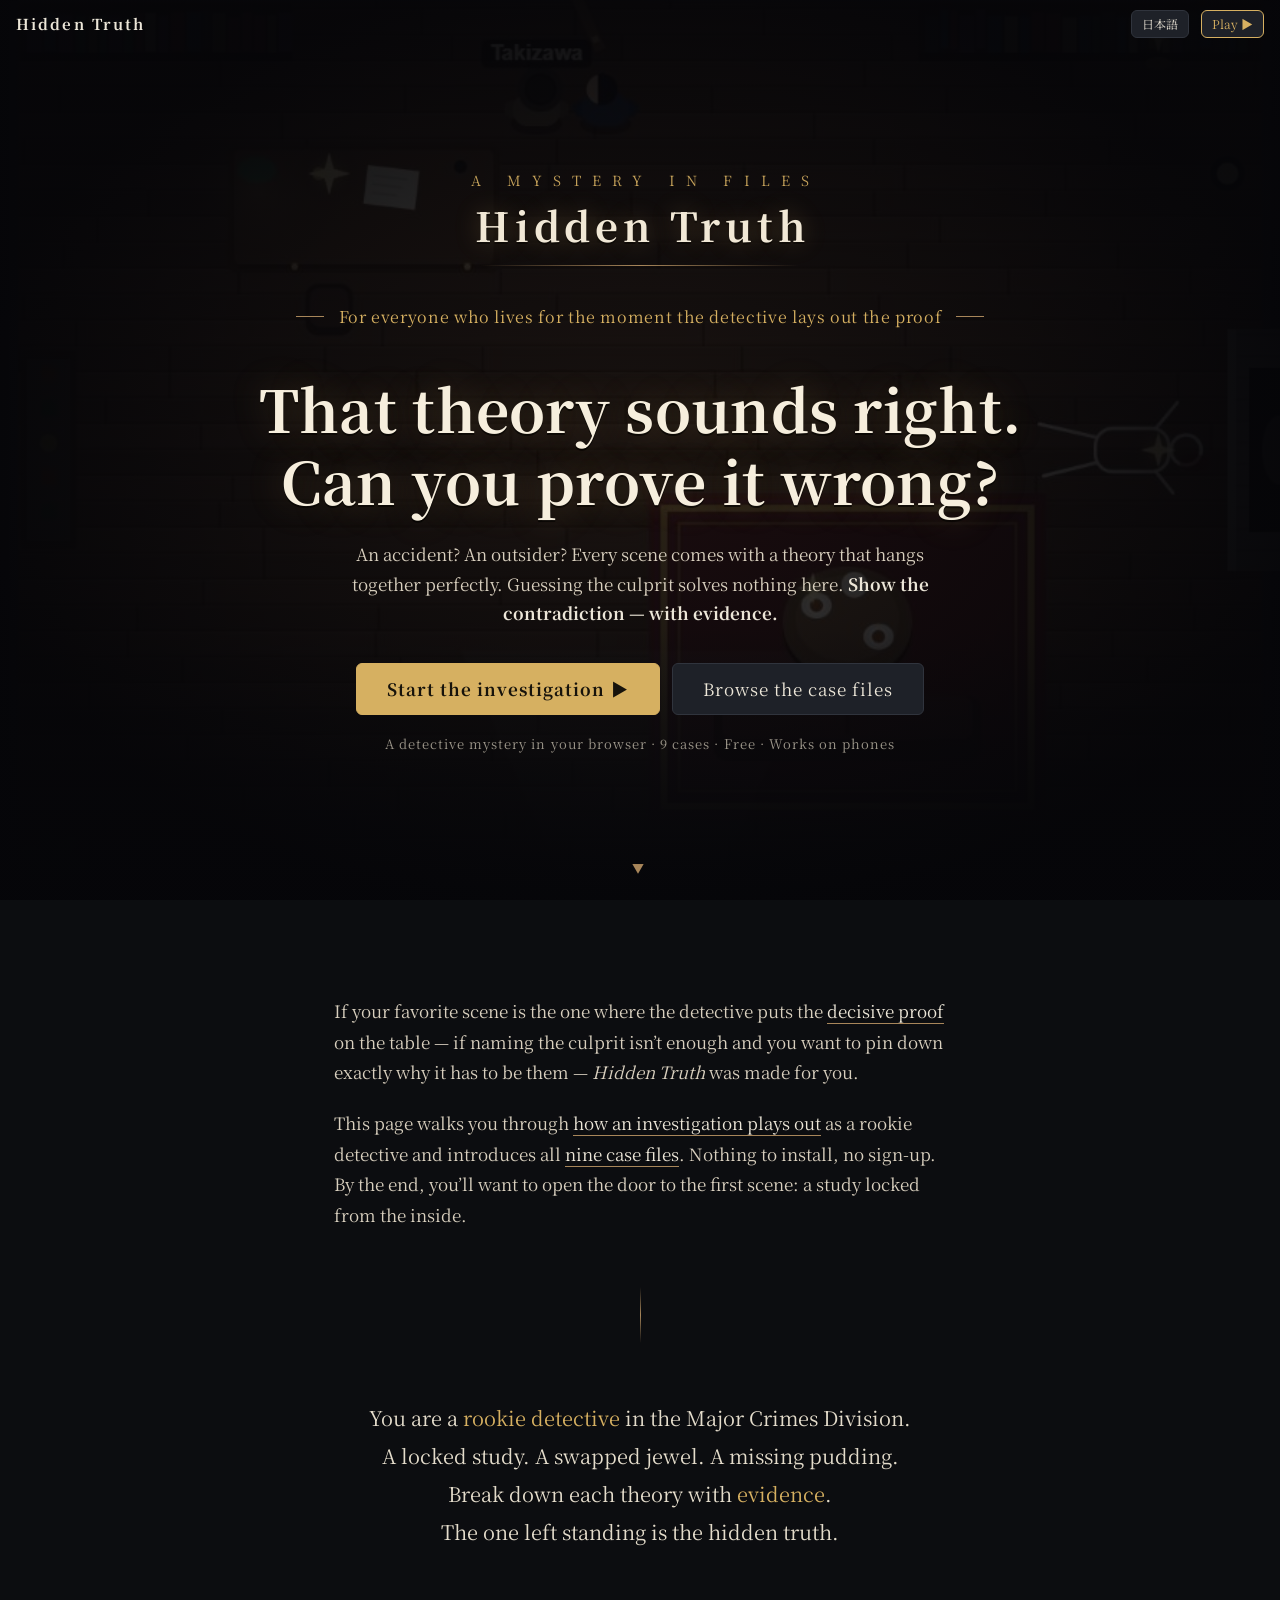
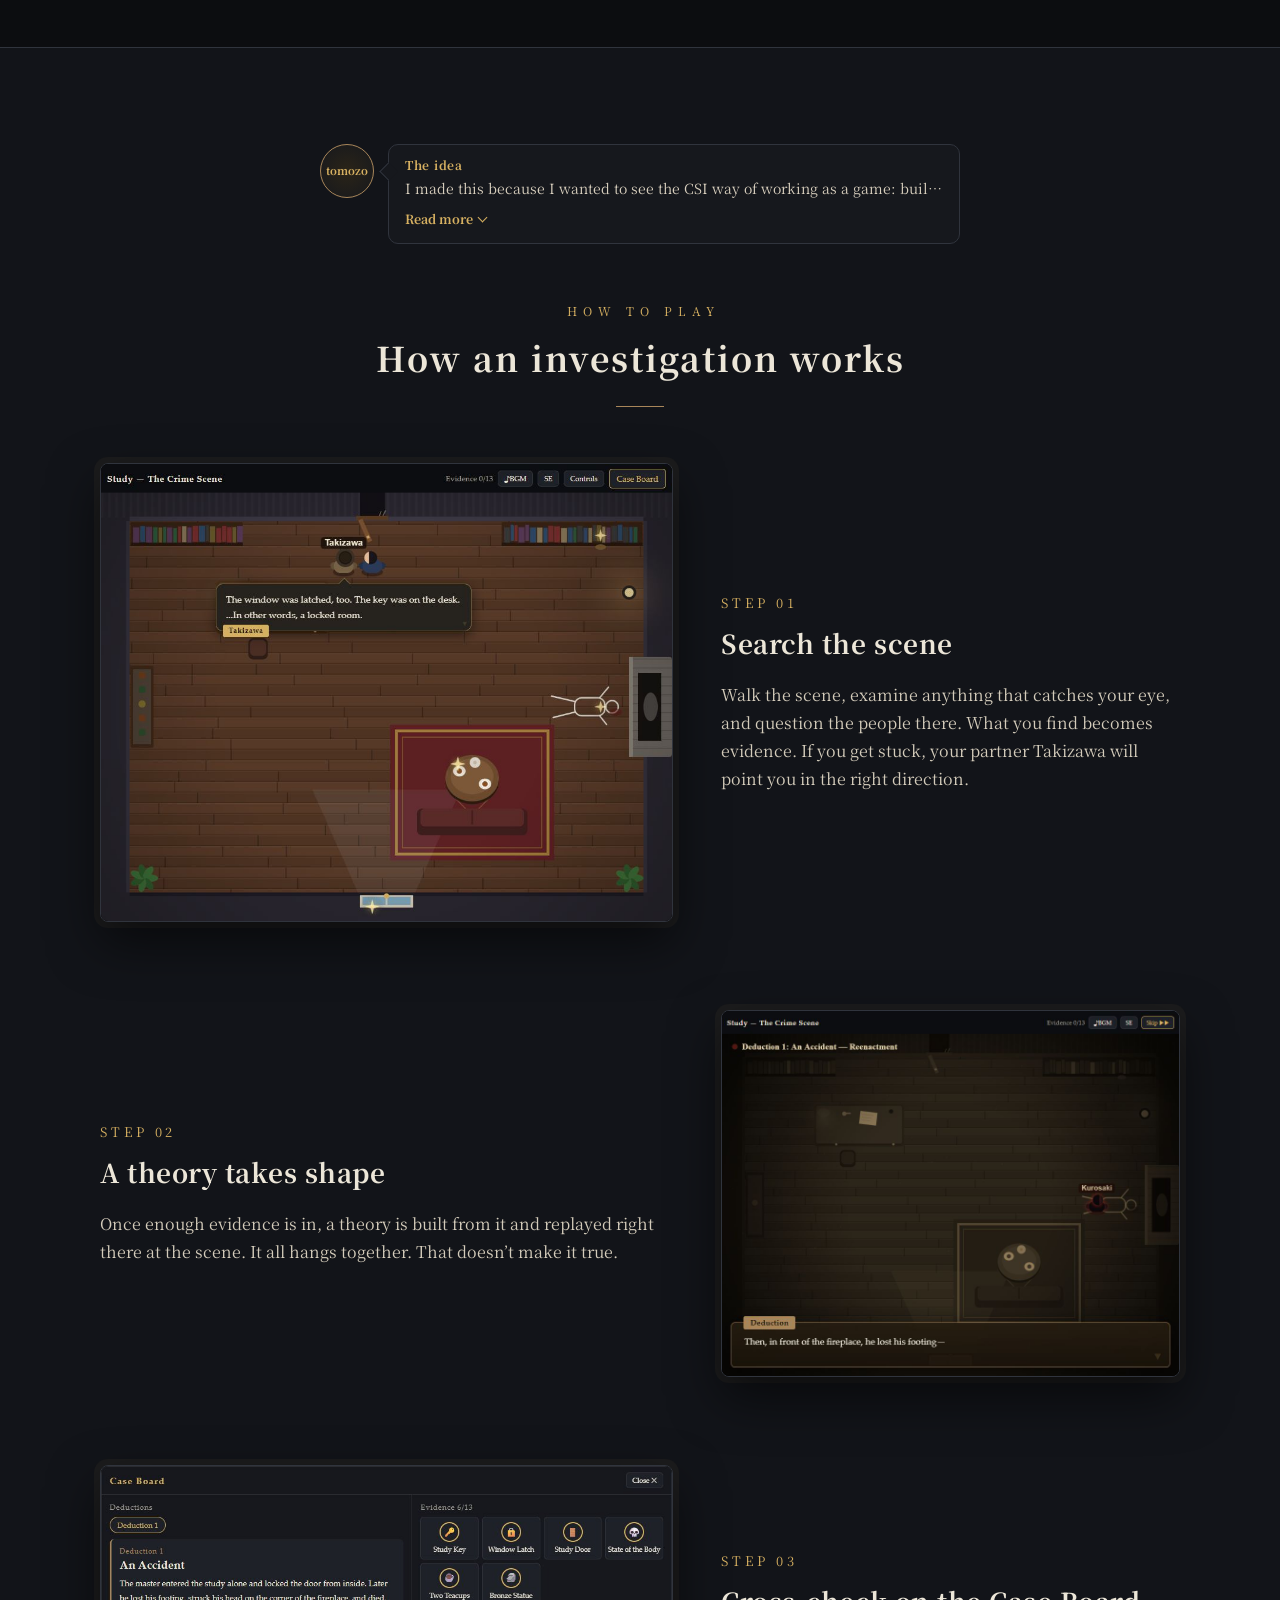
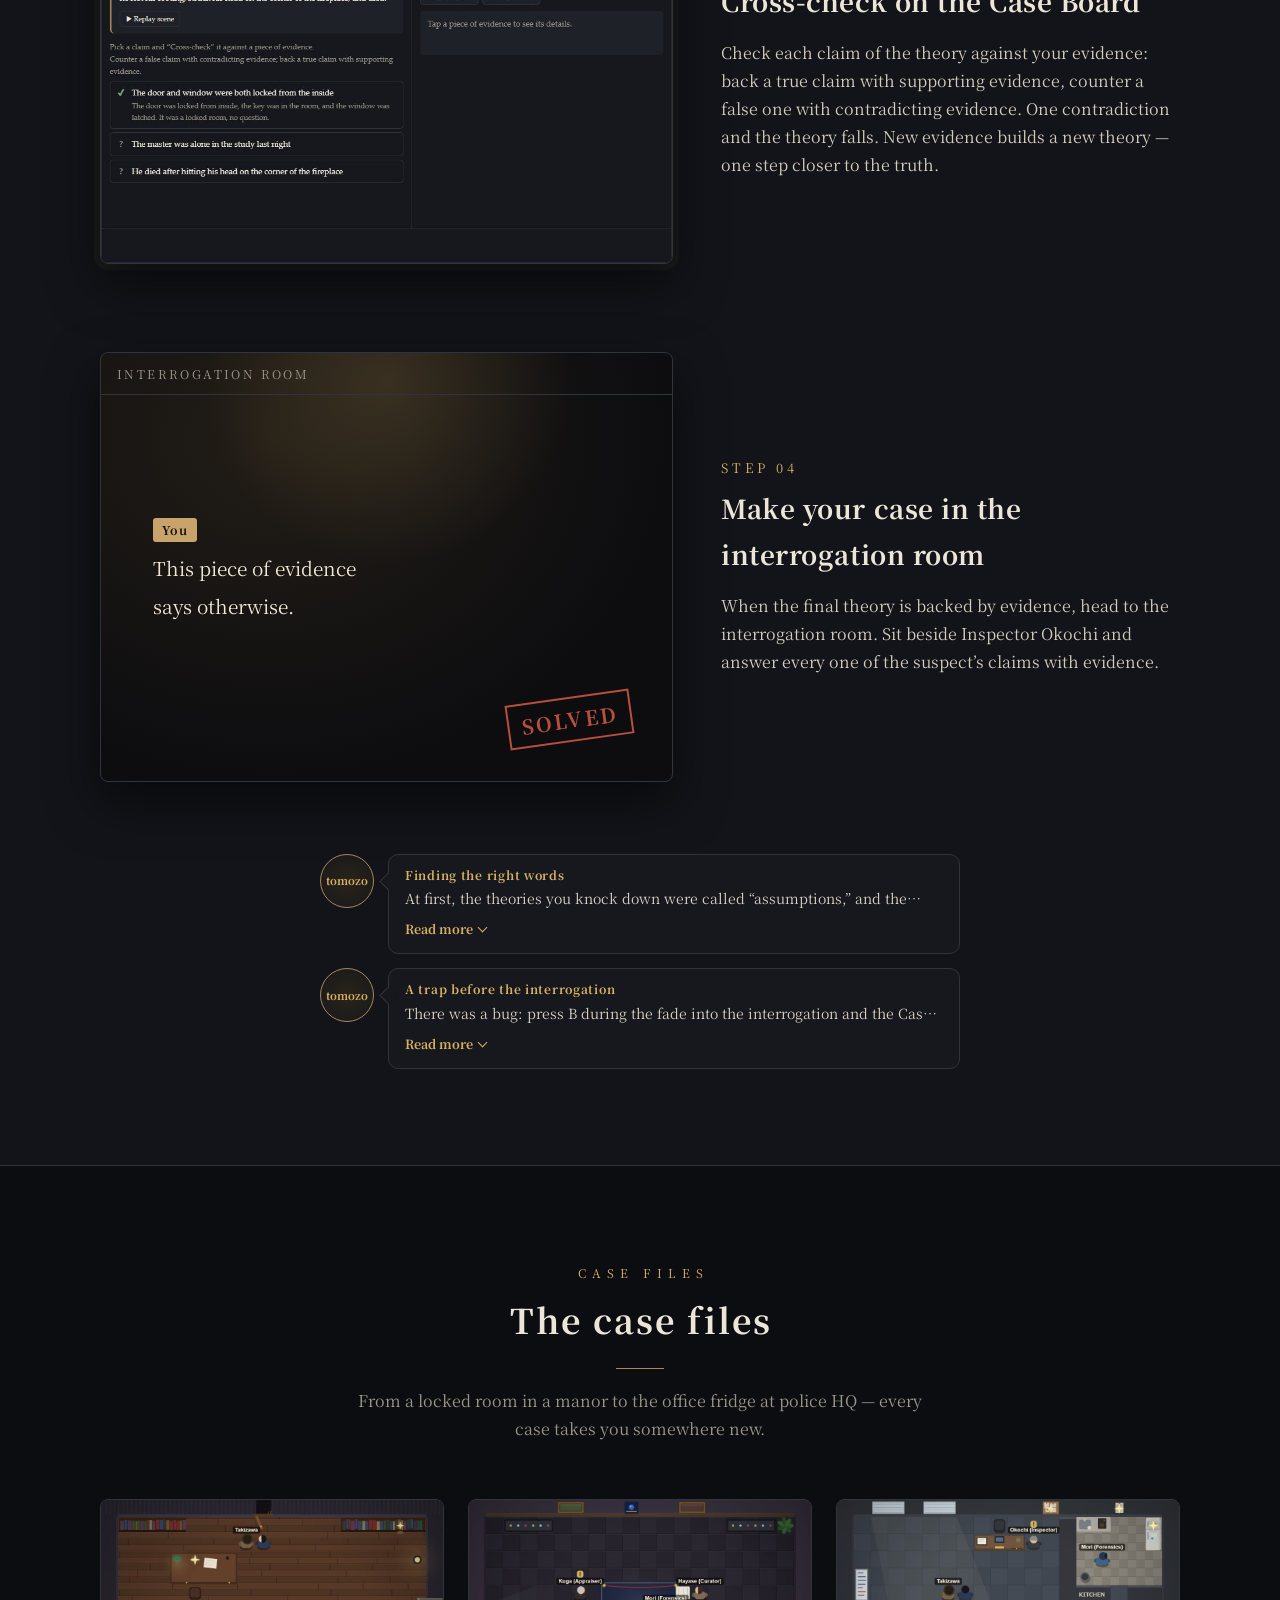
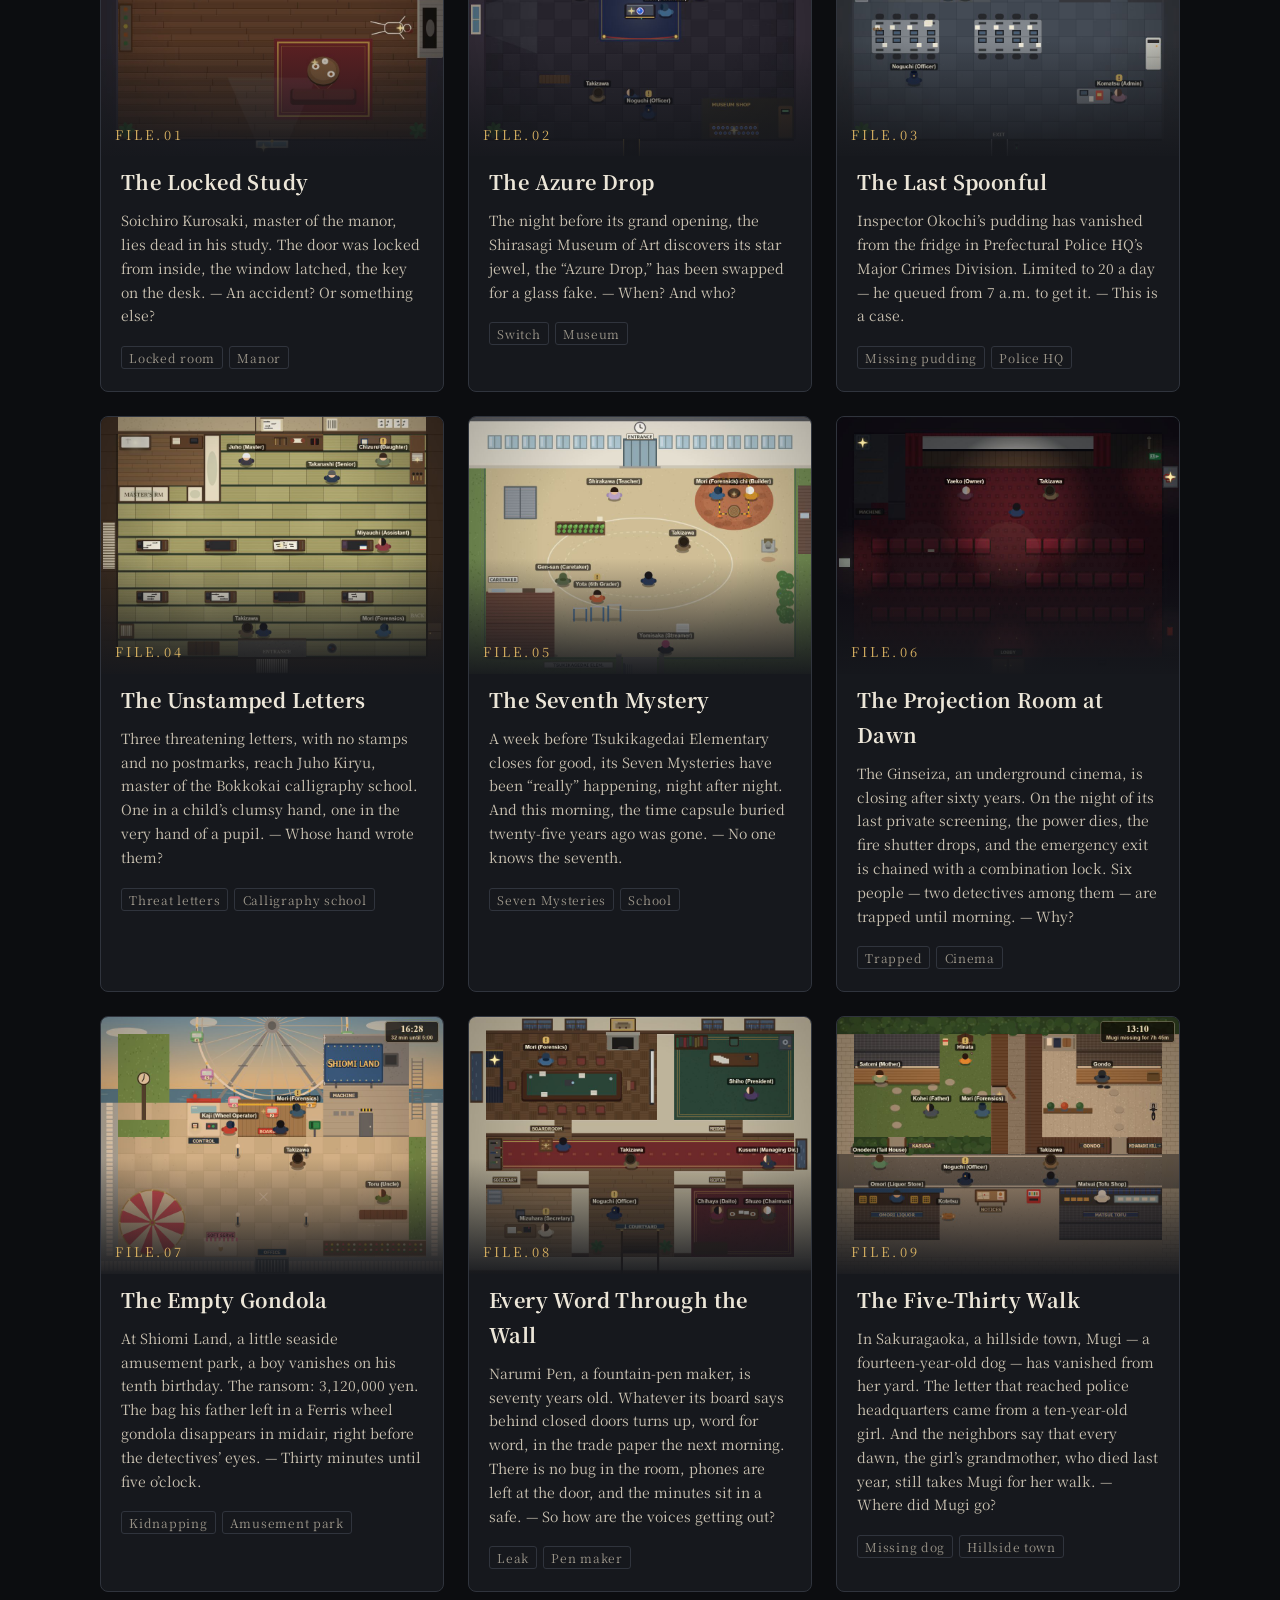
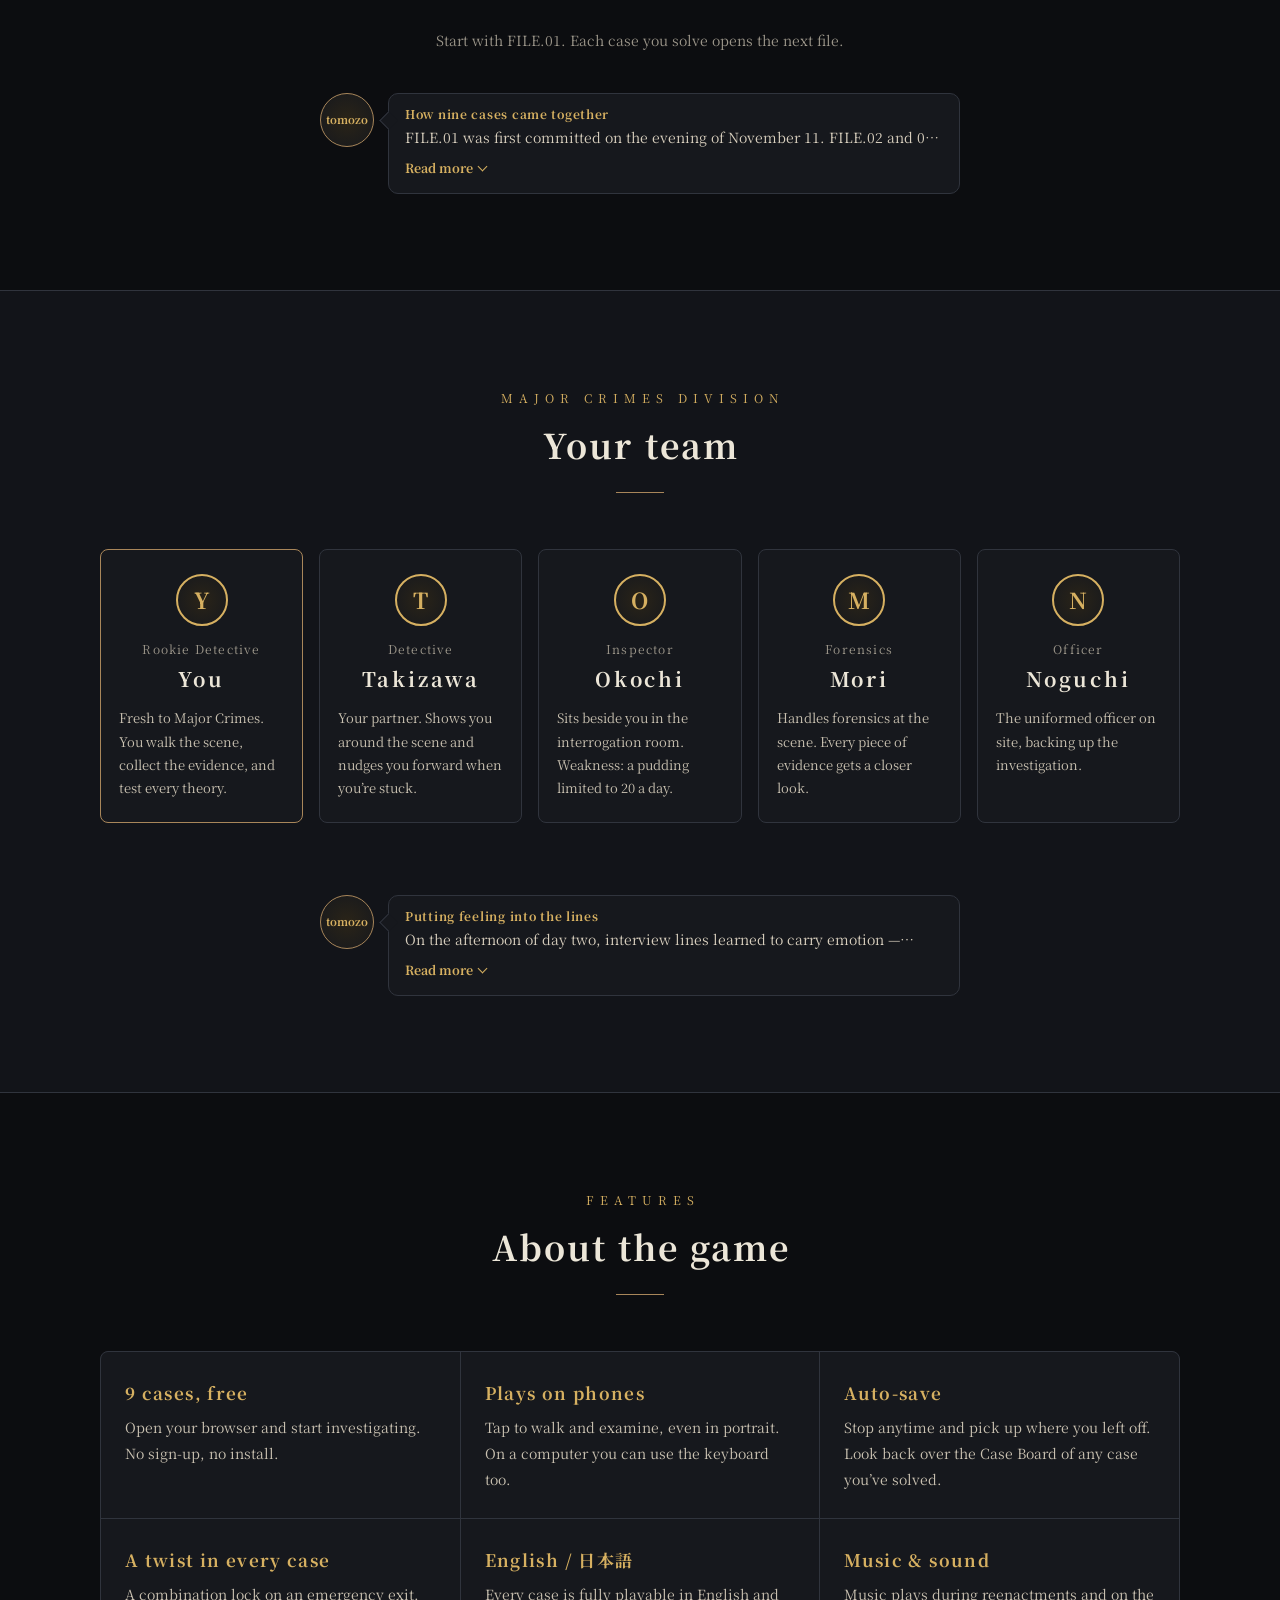
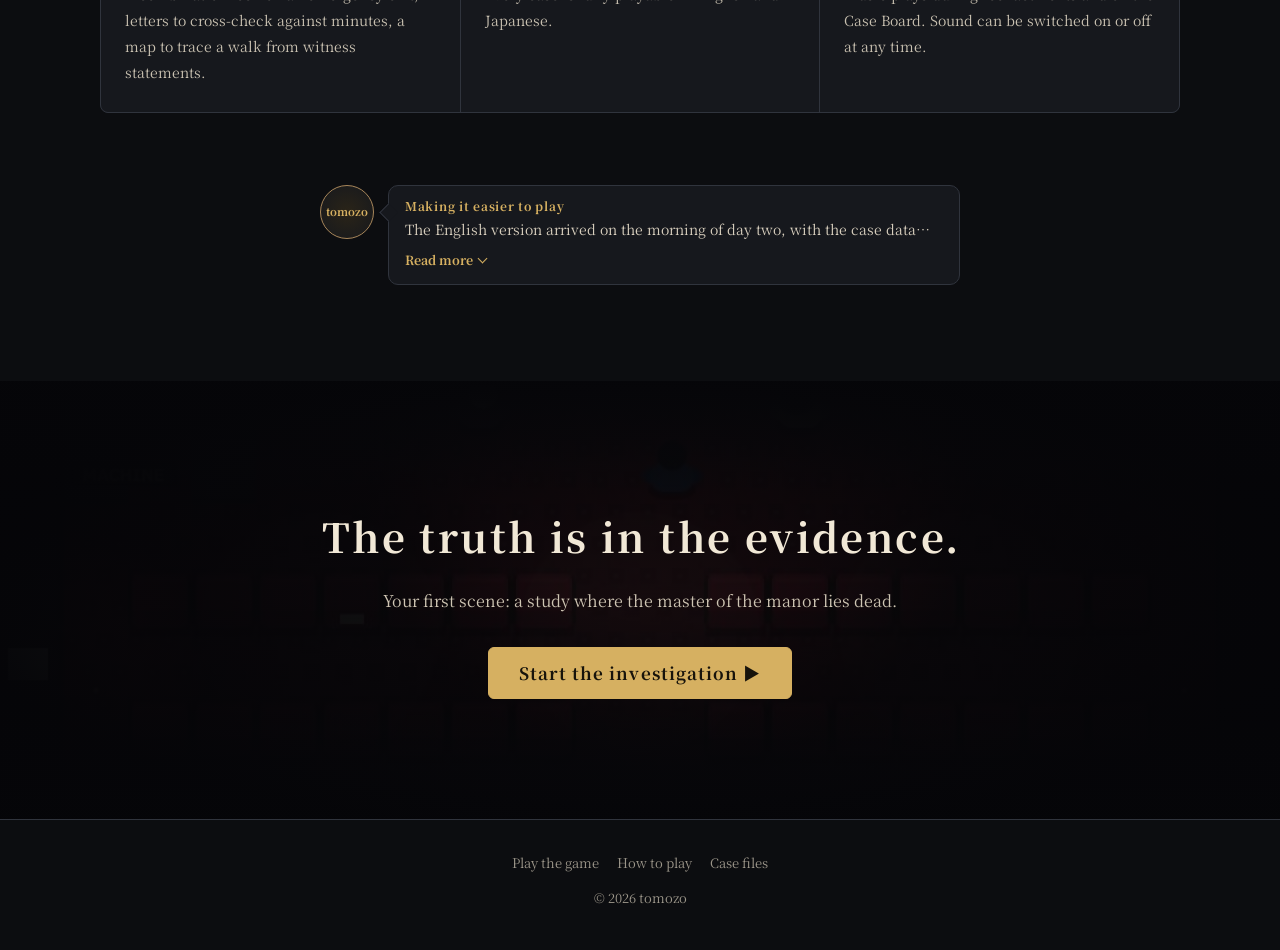
==== commit a6e4b560: "ランディングページに、開発の話を吹き出しで載せる - HOW TO PLAY の前に着想（ドラマ『CSI』のように、物証から推理を組み立て物証と突き合わせる捜査をゲームで見たかった） - 捜査の流れ・" ====
--- a/lp/index.html
+++ b/lp/index.html
@@ -193,6 +193,34 @@
 html.en .final h2{letter-spacing:.06em;padding-left:.06em}
 .final p{color:#cfc6b4;margin:0 0 2em}
 
+/* ---------- 開発こぼれ話（吹き出し） ---------- */
+.devtalk{display:grid;gap:14px;max-width:40em;margin:72px auto 0;text-align:left}
+.files .devtalk{margin-top:40px}
+.devtalk.lead-talk{margin:0 auto 56px}   /* セクションの頭（HOW TO PLAY の前）に置く吹き出し */
+.talk{display:flex;gap:14px;align-items:flex-start}
+.talk .who{flex:none;width:54px;height:54px;border-radius:50%;display:grid;place-items:center;
+  border:1px solid var(--gold-dim);background:radial-gradient(circle,#2a2418,#16181d);
+  font-size:11px;font-weight:700;letter-spacing:0;line-height:1;color:var(--gold)}
+.bubble{position:relative;flex:1;min-width:0;margin:0;padding:10px 16px 11px;border:1px solid var(--line);border-radius:10px;
+  background:var(--panel);font-size:14px;line-height:1.85;color:#d8cfbe}
+html.en .bubble{line-height:1.7}
+.bubble::before{content:"";position:absolute;left:-7px;top:20px;width:12px;height:12px;background:var(--panel);
+  border-left:1px solid var(--line);border-bottom:1px solid var(--line);transform:rotate(45deg)}
+.bubble .k{display:block;font-size:12px;letter-spacing:.14em;color:var(--gold);margin-bottom:2px}
+html.en .bubble .k{letter-spacing:.06em}
+.bubble .tx{display:block}
+/* たたんだ吹き出し：本文は1行まで。「続きを読む」で全文を出す（JS が動かないときは最初から全文） */
+.bubble.fold:not(.open) .tx{display:-webkit-box;-webkit-box-orient:vertical;-webkit-line-clamp:1;line-clamp:1;overflow:hidden}
+.bubble .more{display:inline-flex;align-items:center;gap:6px;margin:6px 0 0;padding:4px 0;border:0;background:none;cursor:pointer;
+  font:inherit;font-size:12.5px;font-weight:700;line-height:1.4;color:var(--gold)}
+.bubble .more::after{content:"";width:6px;height:6px;border:solid currentColor;border-width:0 1.5px 1.5px 0;
+  transform:translateY(-2px) rotate(45deg);transition:transform .2s}
+.bubble.open .more::after{transform:translateY(1px) rotate(-135deg)}
+.bubble .more:hover{text-decoration:underline}
+.bubble .more:focus-visible{outline:2px solid var(--gold);outline-offset:2px}
+.bubble .more[hidden]{display:none}
+.bubble.open .more .m,.bubble:not(.open) .more .c{display:none}
+
 footer{border-top:1px solid var(--line);padding:32px 16px 40px;text-align:center;color:var(--muted);font-size:13px}
 footer .links{display:flex;gap:18px;justify-content:center;flex-wrap:wrap;margin-bottom:12px}
 footer a{color:var(--muted);text-decoration:none;border-bottom:1px solid transparent}
@@ -229,7 +257,7 @@
   <a class="brand" href="#top"><span class="ja">隠された真実</span><span class="en">Hidden Truth</span></a>
   <span class="sp"></span>
   <button class="btn small" id="langBtn" type="button"><span class="ja">English</span><span class="en">日本語</span></button>
-  <a class="btn small gold" data-play href="../"><span class="ja">遊ぶ ▶</span><span class="en">Play ▶</span></a>
+  <a class="btn small gold" data-play href="../index.html"><span class="ja">遊ぶ ▶</span><span class="en">Play ▶</span></a>
 </header>
 
 <main id="top">
@@ -250,7 +278,7 @@
         <span class="en">An accident? An outsider? Every scene comes with a theory that hangs together perfectly. Guessing the culprit solves nothing here. <b>Show the contradiction — with evidence.</b></span>
       </p>
       <div class="cta">
-        <a class="btn play big" data-play href="../"><span class="ja">捜査をはじめる ▶</span><span class="en">Start the investigation ▶</span></a>
+        <a class="btn play big" data-play href="../index.html"><span class="ja">捜査をはじめる ▶</span><span class="en">Start the investigation ▶</span></a>
         <a class="btn big" href="#files"><span class="ja">事件ファイルを見る</span><span class="en">Browse the case files</span></a>
       </div>
       <div class="meta"><span class="ja">ブラウザで遊べる推理アドベンチャー ・ 全9事件 ・ 無料 ・ スマホ対応</span><span class="en">A detective mystery in your browser · 9 cases · Free · Works on phones</span></div>
@@ -287,6 +315,19 @@
   <!-- 遊びかた -->
   <section class="how" id="how">
     <div class="wrap">
+      <!-- 開発こぼれ話：作ったきっかけ -->
+      <div class="devtalk lead-talk reveal" aria-label="Dev notes">
+        <div class="talk">
+          <span class="who" aria-hidden="true">tomozo</span>
+          <p class="bubble">
+            <b class="k"><span class="ja">着想</span><span class="en">The idea</span></b>
+            <span class="tx">
+              <span class="ja">ドラマ『CSI』のように、現場の物証から推理を組み立て、その推理を物証と突き合わせていく――そんな捜査をゲームで見てみたくて作りました。</span>
+              <span class="en">I made this because I wanted to see the CSI way of working as a game: build a theory from the evidence at the scene, then hold that theory up against the evidence.</span>
+            </span>
+          </p>
+        </div>
+      </div>
       <div class="sh reveal">
         <span class="en-l">HOW TO PLAY</span>
         <h2><span class="ja">捜査の流れ</span><span class="en">How an investigation works</span></h2>
@@ -340,6 +381,30 @@
           </div>
         </div>
       </div>
+
+      <!-- 開発こぼれ話：コミット履歴（2026-11-11 の FILE.01〜11-13）から。f3e7a67・225c24f -->
+      <div class="devtalk reveal" aria-label="Dev notes">
+        <div class="talk">
+          <span class="who" aria-hidden="true">tomozo</span>
+          <p class="bubble">
+            <b class="k"><span class="ja">言葉えらびの手直し</span><span class="en">Finding the right words</span></b>
+            <span class="tx">
+              <span class="ja">最初、崩していく相手は「推理」ではなく「仮定」と呼んでいました。捜査ボードのボタンも「かんがえる」から「突き合わせる」へ。推理を確定・否定するたびに判を「ぽん！」と押す演出は、名前を変えたのと同じ日に足したものです。</span>
+              <span class="en">At first, the theories you knock down were called “assumptions,” and the Case Board button simply said “Think” before it became “Cross-check.” The stamp that thumps down each time a theory is confirmed or refuted was added the same day as the renaming.</span>
+            </span>
+          </p>
+        </div>
+        <div class="talk">
+          <span class="who" aria-hidden="true">tomozo</span>
+          <p class="bubble">
+            <b class="k"><span class="ja">取調べ前の落とし穴</span><span class="en">A trap before the interrogation</span></b>
+            <span class="tx">
+              <span class="ja">取調べへ移る暗転のあいだに B キーを押すと捜査ボードが開けてしまい、閉じたとたん取調室で会話が進まなくなる不具合がありました。このページを公開した日の午後に、暗転中は操作を受け付けないようにして直しています。</span>
+              <span class="en">There was a bug: press B during the fade into the interrogation and the Case Board would open — and the moment you closed it, the conversation in the interrogation room stalled for good. It was fixed the afternoon this page went up, by ignoring all input during the fade.</span>
+            </span>
+          </p>
+        </div>
+      </div>
     </div>
   </section>
 
@@ -354,6 +419,19 @@
       </div>
       <div class="grid" id="grid"></div>
       <p class="order reveal"><span class="ja">事件は FILE.01 から。一つ解決するごとに、次のファイルがひらきます。</span><span class="en">Start with FILE.01. Each case you solve opens the next file.</span></p>
+      <!-- 開発こぼれ話（99a339b・b7170c0・d485f9e〜78731ad・3dee8fa）。真相や犯人がわかることは書かない -->
+      <div class="devtalk reveal">
+        <div class="talk">
+          <span class="who" aria-hidden="true">tomozo</span>
+          <p class="bubble">
+            <b class="k"><span class="ja">九つの事件ができるまで</span><span class="en">How nine cases came together</span></b>
+            <span class="tx">
+              <span class="ja">FILE.01 の最初の記録が11月11日の夕方。その夜に FILE.02・03、翌日に 04〜07、3日目の朝に 08・09 ができました。推理はどの事件も4つですが、物証は FILE.01 の13個から、FILE.07〜09 では20個まで増えました。後半の事件ほど、非常口の番号錠、17時までの時計、投書と議事録の照合、足取りの地図と、その事件だけの仕掛けが増えていきました。最初はどの FILE からでも遊べましたが、途中で FILE.01 から順番に開く形に変えています。</span>
+              <span class="en">FILE.01 was first committed on the evening of November 11. FILE.02 and 03 followed that night, 04–07 the next day, and 08 and 09 the morning after. Every case has four theories, but the evidence grew from 13 pieces in FILE.01 to 20 in FILE.07–09. The later the case, the more it got its own gimmick: a combination lock on an emergency exit, a clock ticking toward five, letters to cross-check against minutes, a map of a walk. At first you could open any file you liked; along the way that changed to opening them one by one from FILE.01.</span>
+            </span>
+          </p>
+        </div>
+      </div>
     </div>
   </section>
 
@@ -395,6 +473,19 @@
           <div class="role"><span class="ja">巡査</span><span class="en">Officer</span></div>
           <div class="name"><span class="ja">野口</span><span class="en">Noguchi</span></div>
           <p><span class="ja">現場に立ち、捜査を支える制服警官。</span><span class="en">The uniformed officer on site, backing up the investigation.</span></p>
+        </div>
+      </div>
+      <!-- 開発こぼれ話（75185f6・78731ad） -->
+      <div class="devtalk reveal">
+        <div class="talk">
+          <span class="who" aria-hidden="true">tomozo</span>
+          <p class="bubble">
+            <b class="k"><span class="ja">台詞に感情を乗せる</span><span class="en">Putting feeling into the lines</span></b>
+            <span class="tx">
+              <span class="ja">2日目の午後、聞き込みの台詞に感情（驚き・喜び・悲しみ・怒り・動揺・考え中）を付けられるようにしました。頭の横に「！」や汗の印が出て、跳ねたり、背を向けたり、震えたり。文字送りの速さと声の高さも、感情で変わります。まずは FILE.01〜06 の71か所に付けました。FILE.09 のためには、犬も描けるようにしています。</span>
+              <span class="en">On the afternoon of day two, interview lines learned to carry emotion — surprise, joy, sadness, anger, nerves, deep thought. A “!” or a bead of sweat pops up beside the speaker, and they hop, turn away or tremble. Text speed and voice pitch shift with the mood, too. The first pass covered 71 lines across FILE.01–06. And for FILE.09, the game learned to draw a dog.</span>
+            </span>
+          </p>
         </div>
       </div>
     </div>
@@ -422,6 +513,19 @@
         <div><h3><span class="ja">音楽と効果音</span><span class="en">Music &amp; sound</span></h3>
           <p><span class="ja">推理の再現や捜査ボードには BGM が流れます。音はいつでも ON / OFF できます。</span><span class="en">Music plays during reenactments and on the Case Board. Sound can be switched on or off at any time.</span></p></div>
       </div>
+      <!-- 開発こぼれ話（f3e7a67・4491aa5・1d370d4） -->
+      <div class="devtalk reveal">
+        <div class="talk">
+          <span class="who" aria-hidden="true">tomozo</span>
+          <p class="bubble">
+            <b class="k"><span class="ja">遊びやすさの手直し</span><span class="en">Making it easier to play</span></b>
+            <span class="tx">
+              <span class="ja">英語版は2日目の朝に追加し、事件のデータも言語ごとに分けました。スマホの縦持ちでは、ゲーム画面を上に、会話ウィンドウを下の空きに出す形に組み直しています。キー操作の表示や選択肢の番号は画面から外しましたが、実は操作はそのまま残っています（数字キーで選択肢、B キーで捜査ボード）。</span>
+              <span class="en">The English version arrived on the morning of day two, with the case data split by language. In portrait on a phone, the layout was rebuilt to put the game on top and the dialogue window in the space below. Key hints and choice numbers came off the screen — but here’s a secret: the keys still work (number keys pick a choice, B opens the Case Board).</span>
+            </span>
+          </p>
+        </div>
+      </div>
     </div>
   </section>
 
@@ -431,14 +535,14 @@
     <div class="reveal">
       <h2><span class="ja">真実は、物証の中に。</span><span class="en">The truth is in the evidence.</span></h2>
       <p><span class="ja">最初の現場は、館の主人が死んでいた書斎。</span><span class="en">Your first scene: a study where the master of the manor lies dead.</span></p>
-      <a class="btn play big" data-play href="../"><span class="ja">捜査をはじめる ▶</span><span class="en">Start the investigation ▶</span></a>
+      <a class="btn play big" data-play href="../index.html"><span class="ja">捜査をはじめる ▶</span><span class="en">Start the investigation ▶</span></a>
     </div>
   </section>
 </main>
 
 <footer>
   <div class="links">
-    <a data-play href="../"><span class="ja">ゲームを遊ぶ</span><span class="en">Play the game</span></a>
+    <a data-play href="../index.html"><span class="ja">ゲームを遊ぶ</span><span class="en">Play the game</span></a>
     <a href="#how"><span class="ja">捜査の流れ</span><span class="en">How to play</span></a>
     <a href="#files"><span class="ja">事件ファイル</span><span class="en">Case files</span></a>
   </div>
@@ -490,6 +594,32 @@
       '<span class="no">'+no+'</span></div><div class="body">'+card('ja')+card('en')+'</div></article>';
   }).join('');
 
+  // 開発こぼれ話の吹き出し：本文を1行にたたみ、「続きを読む」で全文を出す
+  var bubbles=[].slice.call(document.querySelectorAll('.bubble'));
+  bubbles.forEach(function(bb){
+    var btn=document.createElement('button');
+    btn.type='button'; btn.className='more'; btn.setAttribute('aria-expanded','false');
+    btn.innerHTML='<span class="m"><span class="ja">続きを読む</span><span class="en">Read more</span></span>'+
+                  '<span class="c"><span class="ja">閉じる</span><span class="en">Show less</span></span>';
+    btn.addEventListener('click',function(){
+      var open=bb.classList.toggle('open');
+      btn.setAttribute('aria-expanded',String(open));
+    });
+    bb.appendChild(btn);
+    bb.classList.add('fold');
+  });
+  // 1行に収まる吹き出し（広い画面・言語の切り替えで変わる）には「続きを読む」を出さない
+  function fitBubbles(){
+    bubbles.forEach(function(bb){
+      if(bb.classList.contains('open')) return;
+      var tx=bb.querySelector('.tx');
+      bb.querySelector('.more').hidden=tx.scrollHeight<=tx.clientHeight+1;
+    });
+  }
+  var fitTimer=0;
+  window.addEventListener('resize',function(){clearTimeout(fitTimer); fitTimer=setTimeout(fitBubbles,150);});
+  if(document.fonts&&document.fonts.ready) document.fonts.ready.then(fitBubbles);
+
   // 言語に合わせた画像と、遊ぶボタンの行き先
   function applyLang(){
     document.querySelectorAll('img[data-img]').forEach(function(img){
@@ -497,8 +627,9 @@
       var t=img.closest('.file'), h=t&&t.querySelector('.'+LANG+' h3');
       img.alt=h?h.textContent:'';
     });
-    document.querySelectorAll('[data-play]').forEach(function(a){a.href='../?lang='+LANG;});
+    document.querySelectorAll('[data-play]').forEach(function(a){a.href='../index.html?lang='+LANG;});
     document.title=LANG==='en'?'Hidden Truth — A detective mystery in your browser':'隠された真実 ― ブラウザで遊べる推理アドベンチャー';
+    fitBubbles();
   }
   applyLang();
   $('#langBtn').addEventListener('click',function(){
